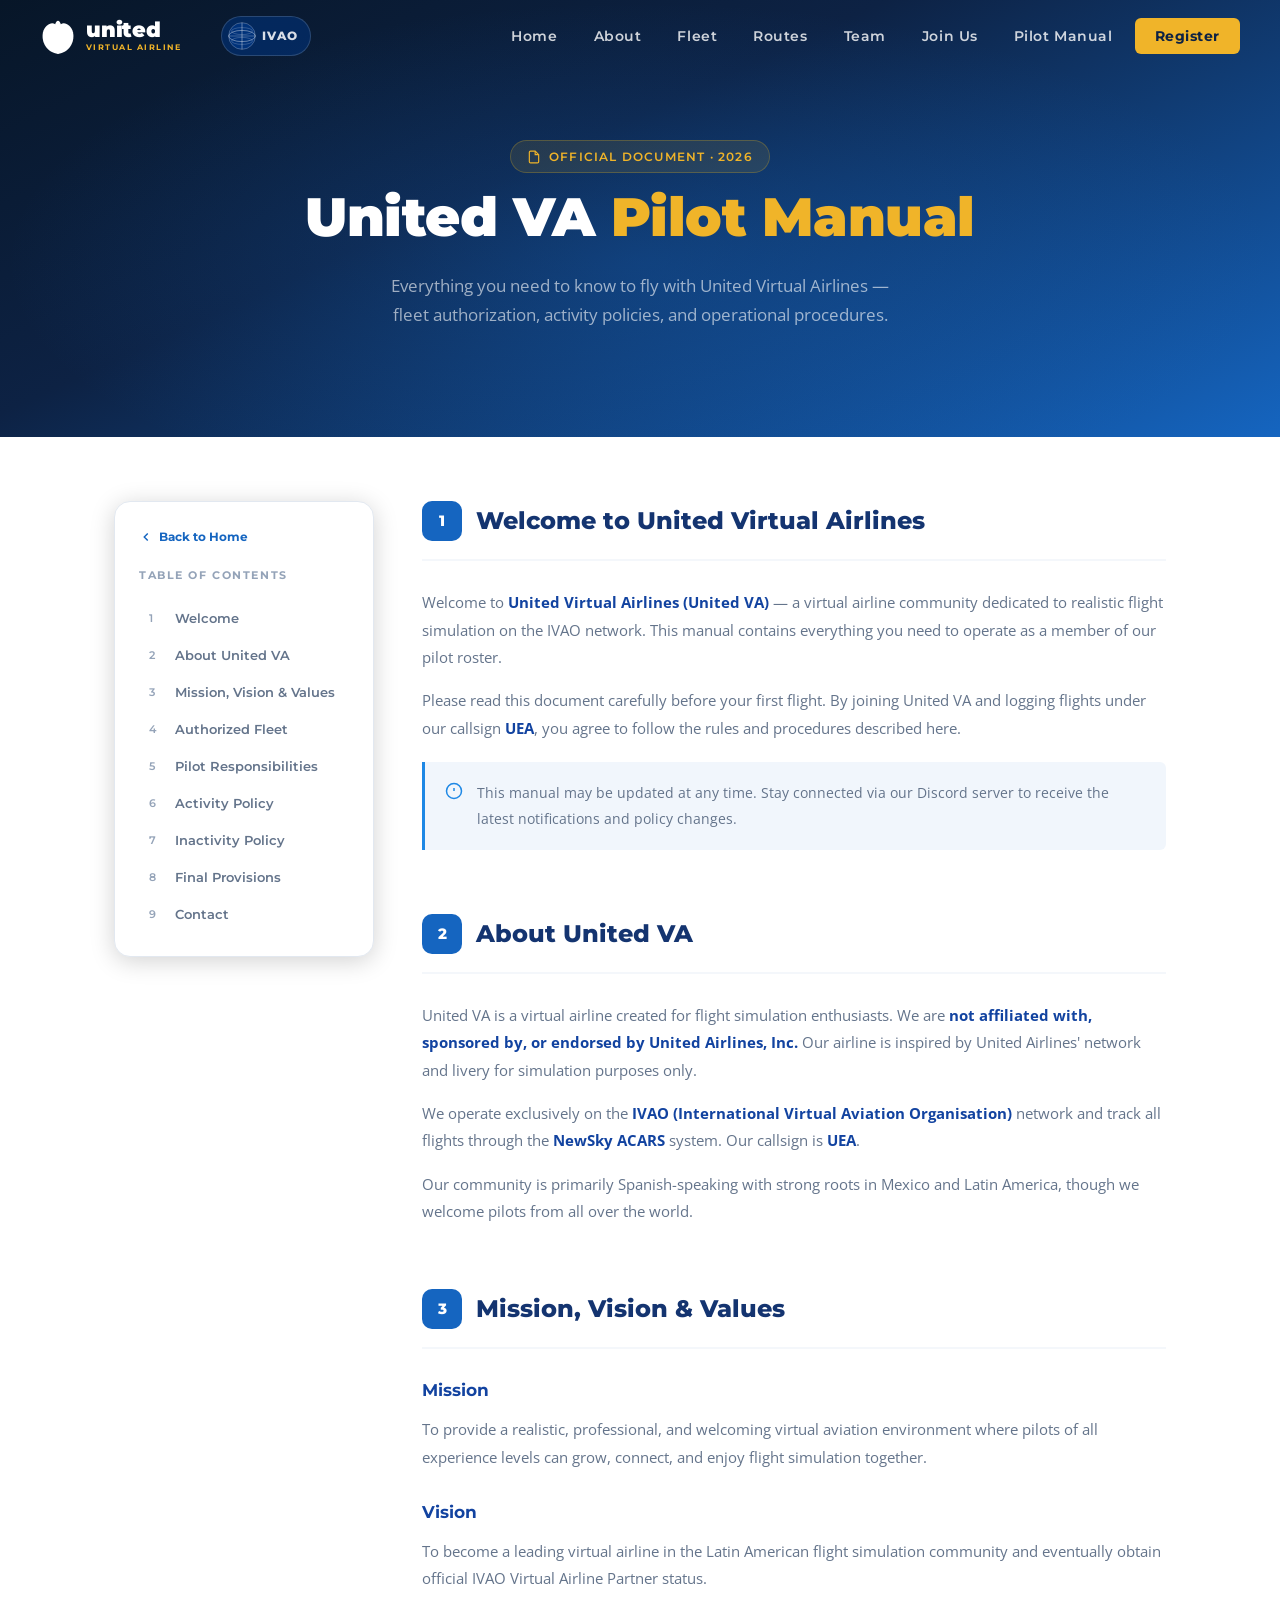
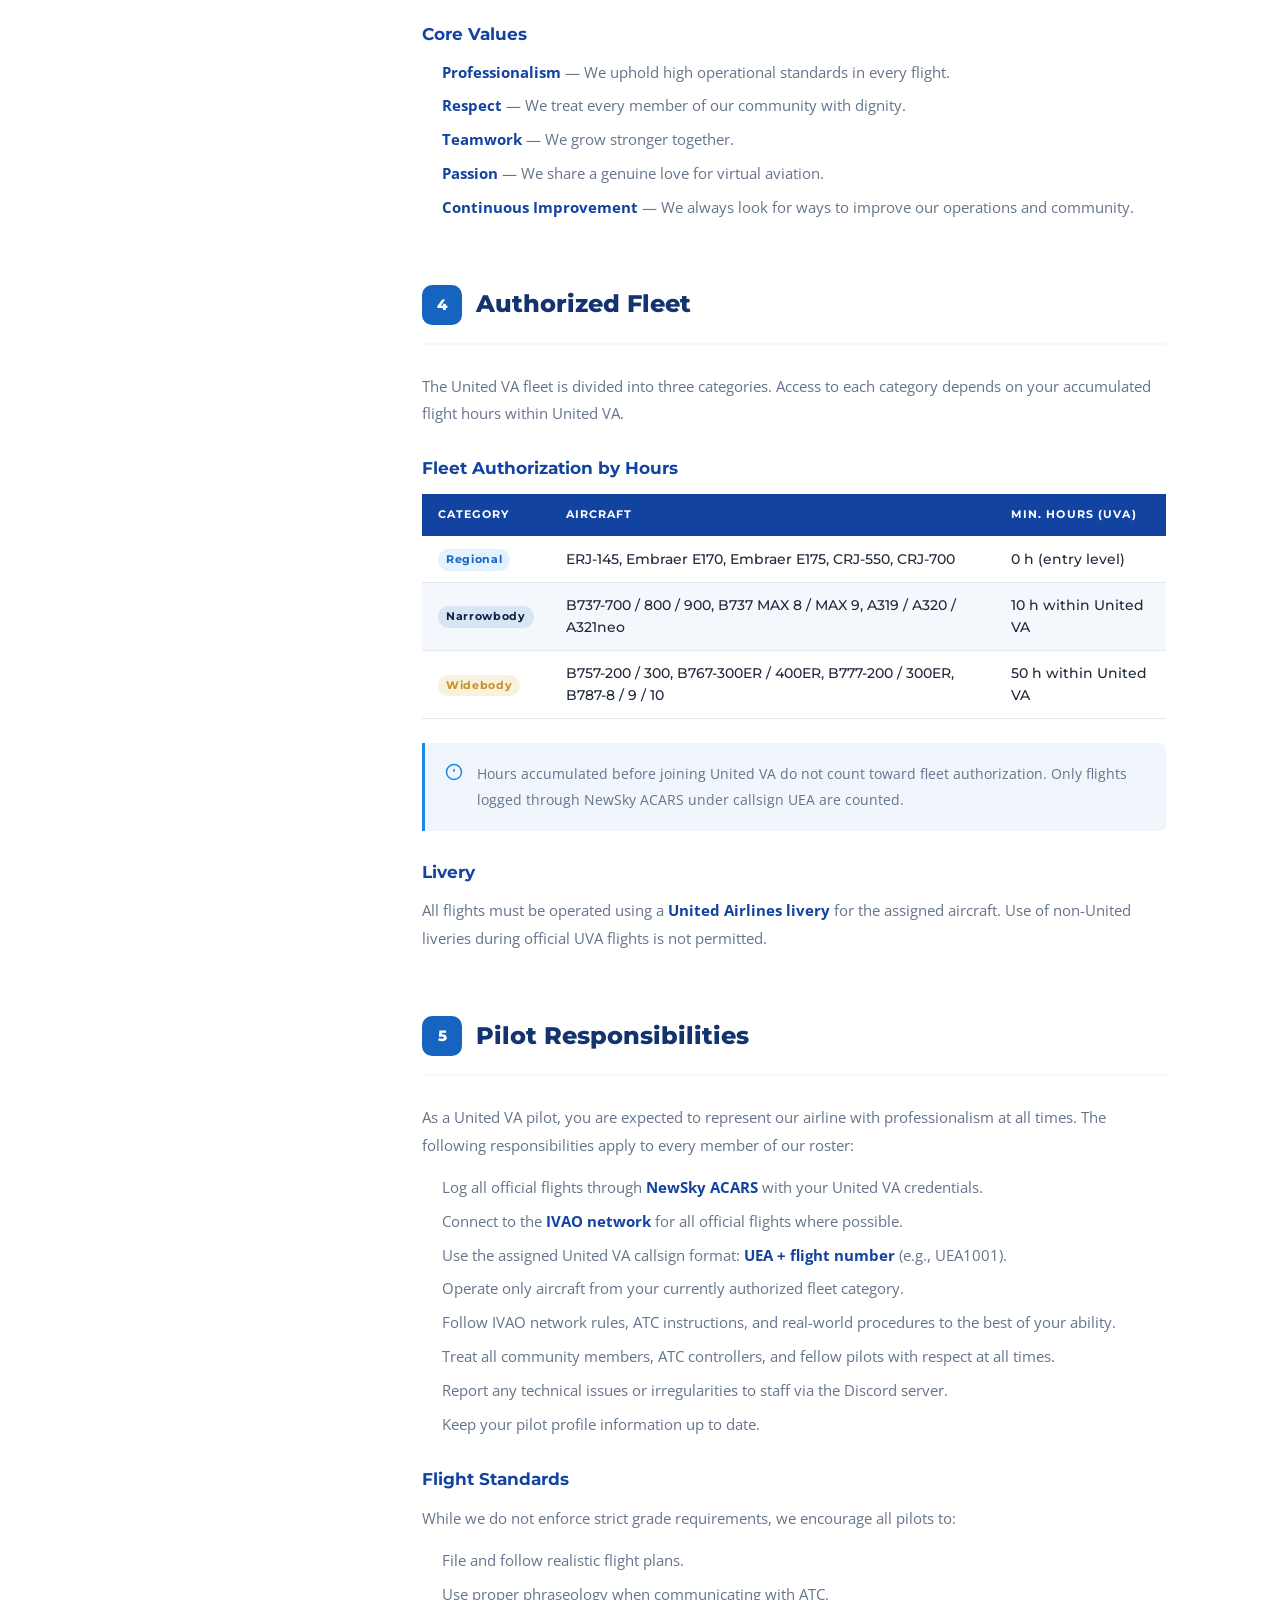
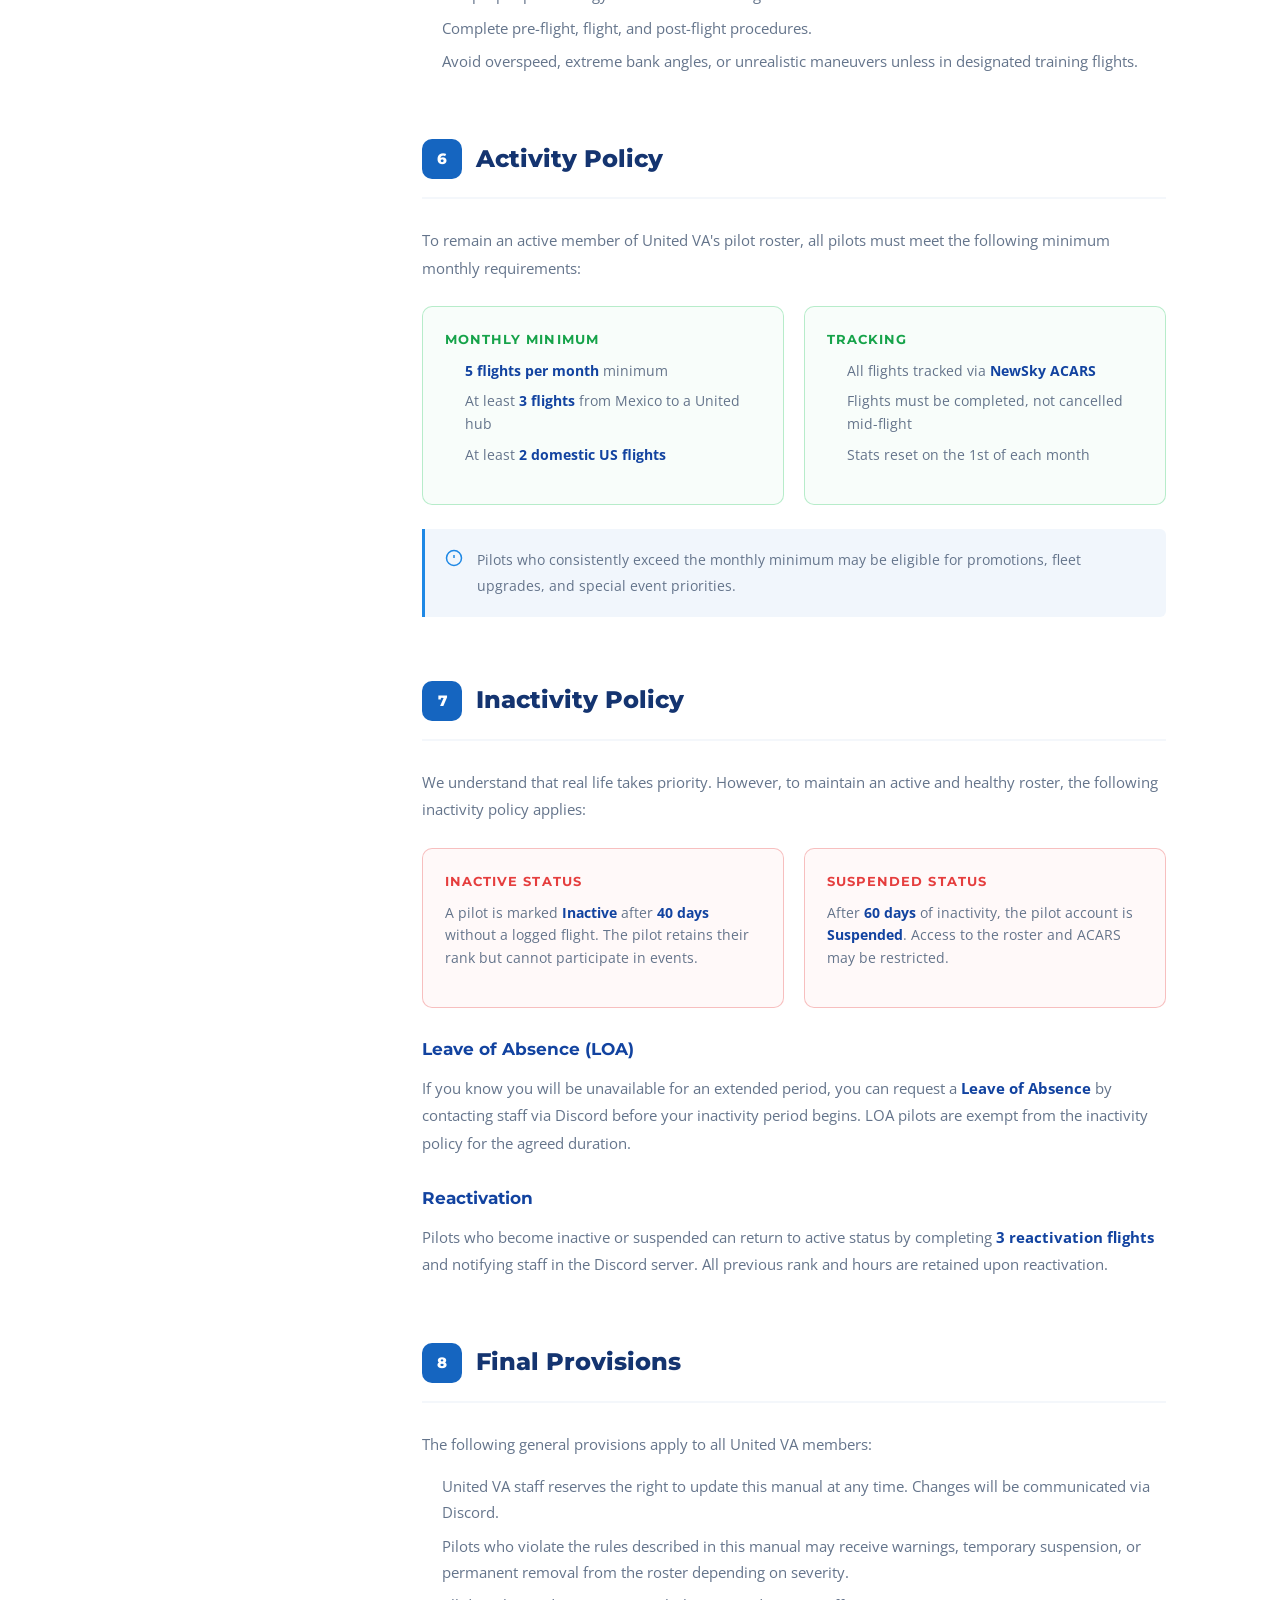
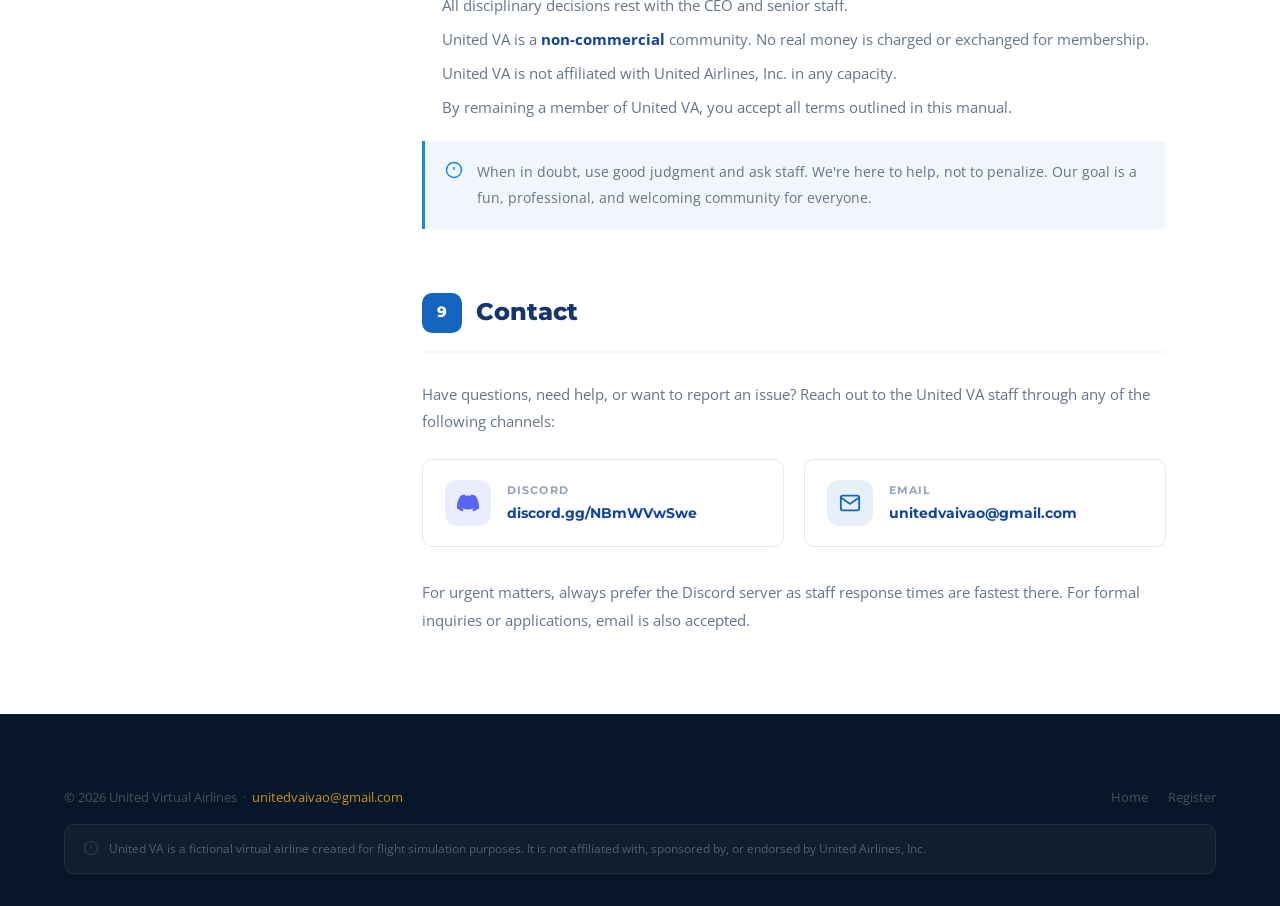
==== manual.html @ f5739da6 "Add welcome/team/newsky sections, translate to English, create Pilot Manual - Translate entire site " ====
<!DOCTYPE html>
<html lang="en">
<head>
  <meta charset="UTF-8" />
  <meta name="viewport" content="width=device-width, initial-scale=1.0" />
  <title>Pilot Manual — United VA</title>
  <meta name="description" content="United Virtual Airlines Pilot Manual — rules, fleet authorization, activity policy, and contact information." />
  <link rel="preconnect" href="https://fonts.googleapis.com" />
  <link rel="preconnect" href="https://fonts.gstatic.com" crossorigin />
  <link href="https://fonts.googleapis.com/css2?family=Montserrat:wght@300;400;600;700;800;900&family=Open+Sans:wght@300;400;600&display=swap" rel="stylesheet" />
  <link rel="stylesheet" href="css/style.css" />
  <style>
    /* ── Manual page overrides ── */
    .manual-hero {
      background: linear-gradient(155deg, #071628 0%, #0d2244 40%, #1565c0 100%);
      padding: 140px 0 80px;
      text-align: center;
      position: relative;
      overflow: hidden;
    }
    .manual-hero::before {
      content: '';
      position: absolute;
      inset: 0;
      background: radial-gradient(ellipse at 50% 60%, rgba(21,101,192,0.3) 0%, transparent 70%);
    }
    .manual-hero-content { position: relative; z-index: 1; }
    .manual-hero h1 {
      font-family: var(--font-head);
      font-size: clamp(2.2rem, 5vw, 3.4rem);
      font-weight: 900;
      color: var(--white);
      margin-bottom: 12px;
      letter-spacing: -0.01em;
    }
    .manual-hero p {
      font-size: 1.05rem;
      color: rgba(255,255,255,0.6);
      max-width: 520px;
      margin: 0 auto 28px;
      line-height: 1.7;
    }
    .manual-version {
      display: inline-flex;
      align-items: center;
      gap: 8px;
      font-family: var(--font-head);
      font-size: 0.75rem;
      font-weight: 600;
      letter-spacing: 0.1em;
      text-transform: uppercase;
      color: var(--gold);
      background: rgba(201,162,39,0.12);
      border: 1px solid rgba(201,162,39,0.3);
      padding: 6px 16px;
      border-radius: 40px;
    }

    /* ── Layout ── */
    .manual-layout {
      display: grid;
      grid-template-columns: 260px 1fr;
      gap: 48px;
      max-width: 1100px;
      margin: 0 auto;
      padding: 64px 24px;
      align-items: start;
    }

    /* ── Sidebar TOC ── */
    .manual-toc {
      position: sticky;
      top: 88px;
      background: var(--white);
      border: 1px solid var(--gray-200);
      border-radius: var(--radius-lg);
      padding: 24px;
      box-shadow: var(--shadow-card);
    }
    .toc-title {
      font-family: var(--font-head);
      font-size: 0.7rem;
      font-weight: 700;
      letter-spacing: 0.14em;
      text-transform: uppercase;
      color: var(--gray-400);
      margin-bottom: 16px;
    }
    .toc-list { display: flex; flex-direction: column; gap: 2px; }
    .toc-list a {
      display: flex;
      align-items: center;
      gap: 8px;
      font-family: var(--font-head);
      font-size: 0.82rem;
      font-weight: 600;
      color: var(--gray-600);
      padding: 7px 10px;
      border-radius: var(--radius-sm);
      transition: background var(--transition), color var(--transition);
      text-decoration: none;
    }
    .toc-list a:hover {
      background: rgba(21,101,192,0.07);
      color: var(--navy-500);
    }
    .toc-num {
      font-size: 0.68rem;
      color: var(--gray-400);
      min-width: 18px;
    }
    .toc-back {
      display: inline-flex;
      align-items: center;
      gap: 6px;
      font-family: var(--font-head);
      font-size: 0.78rem;
      font-weight: 700;
      color: var(--navy-500);
      margin-bottom: 20px;
      text-decoration: none;
      transition: color var(--transition);
    }
    .toc-back:hover { color: var(--navy-400); }

    /* ── Manual content ── */
    .manual-content { min-width: 0; }

    .manual-section {
      margin-bottom: 64px;
    }

    .manual-section:last-child { margin-bottom: 0; }

    .ms-header {
      display: flex;
      align-items: center;
      gap: 14px;
      margin-bottom: 28px;
      padding-bottom: 18px;
      border-bottom: 2px solid var(--off-white);
    }

    .ms-num {
      flex-shrink: 0;
      width: 40px;
      height: 40px;
      border-radius: 10px;
      background: var(--navy-500);
      color: var(--white);
      font-family: var(--font-head);
      font-size: 0.95rem;
      font-weight: 800;
      display: flex;
      align-items: center;
      justify-content: center;
    }

    .ms-header h2 {
      font-family: var(--font-head);
      font-size: 1.5rem;
      font-weight: 800;
      color: var(--navy-700);
      line-height: 1.2;
    }

    .manual-content p {
      font-size: 0.95rem;
      color: var(--gray-600);
      line-height: 1.8;
      margin-bottom: 16px;
    }

    .manual-content h3 {
      font-family: var(--font-head);
      font-size: 1.05rem;
      font-weight: 700;
      color: var(--navy-600);
      margin: 28px 0 12px;
    }

    .manual-content ul, .manual-content ol {
      padding-left: 20px;
      margin-bottom: 16px;
      display: flex;
      flex-direction: column;
      gap: 8px;
    }

    .manual-content li {
      font-size: 0.95rem;
      color: var(--gray-600);
      line-height: 1.7;
    }

    .manual-content strong { color: var(--navy-600); font-weight: 700; }

    /* ── Fleet table ── */
    .fleet-table {
      width: 100%;
      border-collapse: collapse;
      margin-bottom: 24px;
      font-size: 0.9rem;
    }
    .fleet-table th {
      font-family: var(--font-head);
      font-size: 0.7rem;
      font-weight: 700;
      letter-spacing: 0.1em;
      text-transform: uppercase;
      color: var(--white);
      background: var(--navy-600);
      padding: 12px 16px;
      text-align: left;
    }
    .fleet-table td {
      padding: 11px 16px;
      border-bottom: 1px solid var(--gray-200);
      color: var(--gray-800);
      font-family: var(--font-head);
      font-size: 0.88rem;
      font-weight: 500;
    }
    .fleet-table tr:nth-child(even) td { background: var(--off-white); }
    .fleet-table tr:hover td { background: rgba(21,101,192,0.04); }
    .fleet-table .badge-fleet {
      display: inline-block;
      font-size: 0.68rem;
      font-weight: 700;
      letter-spacing: 0.06em;
      padding: 2px 8px;
      border-radius: 12px;
      font-family: var(--font-head);
    }
    .badge-fleet.regional  { background: rgba(66,165,245,0.15); color: #1565c0; }
    .badge-fleet.narrow    { background: rgba(21,101,192,0.12); color: #0d2244; }
    .badge-fleet.wide      { background: rgba(201,162,39,0.15); color: #c9911e; }

    /* ── Policy cards ── */
    .policy-grid {
      display: grid;
      grid-template-columns: 1fr 1fr;
      gap: 20px;
      margin: 24px 0;
    }
    .policy-card {
      background: var(--white);
      border: 1.5px solid var(--gray-200);
      border-radius: var(--radius);
      padding: 22px;
    }
    .policy-card.warn { border-color: rgba(229,62,62,0.3); background: rgba(229,62,62,0.03); }
    .policy-card.ok   { border-color: rgba(34,197,94,0.3); background: rgba(34,197,94,0.03); }
    .policy-card h4 {
      font-family: var(--font-head);
      font-size: 0.82rem;
      font-weight: 700;
      letter-spacing: 0.08em;
      text-transform: uppercase;
      margin-bottom: 10px;
    }
    .policy-card.warn h4 { color: #e53e3e; }
    .policy-card.ok h4   { color: #16a34a; }
    .policy-card p, .policy-card li {
      font-size: 0.88rem;
      color: var(--gray-600);
      line-height: 1.6;
    }

    /* ── Info callout ── */
    .callout {
      display: flex;
      gap: 14px;
      background: rgba(21,101,192,0.06);
      border-left: 3px solid var(--navy-400);
      border-radius: 0 var(--radius-sm) var(--radius-sm) 0;
      padding: 18px 20px;
      margin: 20px 0;
    }
    .callout svg { flex-shrink: 0; color: var(--navy-400); margin-top: 2px; }
    .callout p { margin: 0; font-size: 0.9rem; }

    /* ── Contact section ── */
    .contact-grid {
      display: grid;
      grid-template-columns: 1fr 1fr;
      gap: 20px;
      margin-top: 24px;
    }
    .contact-card {
      display: flex;
      align-items: center;
      gap: 16px;
      background: var(--white);
      border: 1.5px solid var(--gray-200);
      border-radius: var(--radius);
      padding: 20px 22px;
      text-decoration: none;
      transition: border-color var(--transition), box-shadow var(--transition);
    }
    .contact-card:hover {
      border-color: rgba(21,101,192,0.3);
      box-shadow: 0 4px 16px rgba(21,101,192,0.08);
    }
    .cc-icon {
      width: 46px;
      height: 46px;
      border-radius: 12px;
      display: flex;
      align-items: center;
      justify-content: center;
      flex-shrink: 0;
    }
    .cc-icon.discord { background: rgba(88,101,242,0.12); color: #5865f2; }
    .cc-icon.email   { background: rgba(21,101,192,0.1); color: var(--navy-500); }
    .cc-text { display: flex; flex-direction: column; gap: 2px; }
    .cc-label {
      font-family: var(--font-head);
      font-size: 0.7rem;
      font-weight: 700;
      letter-spacing: 0.1em;
      text-transform: uppercase;
      color: var(--gray-400);
    }
    .cc-value {
      font-family: var(--font-head);
      font-size: 0.9rem;
      font-weight: 700;
      color: var(--navy-600);
    }

    /* ── Responsive ── */
    @media (max-width: 900px) {
      .manual-layout { grid-template-columns: 1fr; padding: 40px 24px; }
      .manual-toc { position: static; margin-bottom: 32px; }
      .policy-grid, .contact-grid { grid-template-columns: 1fr; }
    }
    @media (max-width: 600px) {
      .fleet-table { font-size: 0.82rem; }
      .fleet-table th, .fleet-table td { padding: 9px 12px; }
    }
  </style>
</head>
<body>

  <!-- ─── NAVBAR ─── -->
  <nav id="navbar">
    <div class="nav-container">
      <a href="index.html" class="nav-logo">
        <svg viewBox="0 0 48 52" width="36" height="40" xmlns="http://www.w3.org/2000/svg">
          <path d="M24 50 C10 48 1 35 4 21 C7 9 20 4 23 15 C24 20 24 35 24 50Z" fill="white"/>
          <path d="M24 50 C38 48 47 35 44 21 C41 9 28 4 25 15 C24 20 24 35 24 50Z" fill="white"/>
          <path d="M24 50 C16 36 15 22 20 11 C22 4 26 4 28 11 C33 22 32 36 24 50Z" fill="white"/>
        </svg>
        <div class="logo-text-group">
          <span class="logo-airline">united</span>
          <span class="logo-va-tag">VIRTUAL AIRLINE</span>
        </div>
      </a>

      <a href="https://ivao.aero" target="_blank" rel="noopener" class="nav-ivao-badge" aria-label="Fly on IVAO">
        <svg viewBox="0 0 40 40" width="28" height="28" xmlns="http://www.w3.org/2000/svg">
          <circle cx="20" cy="20" r="19" fill="#00327a"/>
          <ellipse cx="20" cy="20" rx="19" ry="8"  fill="none" stroke="white" stroke-width="1"   opacity="0.55"/>
          <ellipse cx="20" cy="13" rx="15" ry="5"  fill="none" stroke="white" stroke-width="0.8" opacity="0.35"/>
          <ellipse cx="20" cy="27" rx="15" ry="5"  fill="none" stroke="white" stroke-width="0.8" opacity="0.35"/>
          <line x1="20" y1="1"  x2="20" y2="39" stroke="white" stroke-width="1" opacity="0.55"/>
          <line x1="1"  y1="20" x2="39" y2="20" stroke="white" stroke-width="1" opacity="0.35"/>
          <circle cx="20" cy="20" r="19" fill="none" stroke="rgba(255,255,255,0.3)" stroke-width="1.2"/>
        </svg>
        <span>IVAO</span>
      </a>

      <button class="hamburger" id="hamburger" aria-label="Toggle navigation">
        <span></span><span></span><span></span>
      </button>

      <ul class="nav-links" id="navLinks">
        <li><a href="index.html#home"    class="nav-link">Home</a></li>
        <li><a href="index.html#welcome" class="nav-link">About</a></li>
        <li><a href="index.html#fleet"   class="nav-link">Fleet</a></li>
        <li><a href="index.html#routes"  class="nav-link">Routes</a></li>
        <li><a href="index.html#team"    class="nav-link">Team</a></li>
        <li><a href="index.html#newsky"  class="nav-link">Join Us</a></li>
        <li><a href="manual.html"        class="nav-link active">Pilot Manual</a></li>
        <li><a href="index.html#register" class="btn-join">Register</a></li>
      </ul>
    </div>
  </nav>

  <!-- ─── HERO ─── -->
  <div class="manual-hero">
    <div class="manual-hero-content container">
      <span class="manual-version">
        <svg width="14" height="14" viewBox="0 0 24 24" fill="none" stroke="currentColor" stroke-width="2"><path d="M14 2H6a2 2 0 0 0-2 2v16a2 2 0 0 0 2 2h12a2 2 0 0 0 2-2V8z"/><polyline points="14 2 14 8 20 8"/></svg>
        Official Document · 2026
      </span>
      <h1>United VA <span class="gold">Pilot Manual</span></h1>
      <p>Everything you need to know to fly with United Virtual Airlines — fleet authorization, activity policies, and operational procedures.</p>
    </div>
  </div>

  <!-- ─── CONTENT ─── -->
  <div class="manual-layout">

    <!-- Sidebar TOC -->
    <aside class="manual-toc">
      <a href="index.html" class="toc-back">
        <svg width="14" height="14" viewBox="0 0 24 24" fill="none" stroke="currentColor" stroke-width="2.5"><polyline points="15 18 9 12 15 6"/></svg>
        Back to Home
      </a>
      <p class="toc-title">Table of Contents</p>
      <nav class="toc-list">
        <a href="#welcome"><span class="toc-num">1</span>Welcome</a>
        <a href="#about"><span class="toc-num">2</span>About United VA</a>
        <a href="#mission"><span class="toc-num">3</span>Mission, Vision &amp; Values</a>
        <a href="#fleet"><span class="toc-num">4</span>Authorized Fleet</a>
        <a href="#responsibilities"><span class="toc-num">5</span>Pilot Responsibilities</a>
        <a href="#activity"><span class="toc-num">6</span>Activity Policy</a>
        <a href="#inactivity"><span class="toc-num">7</span>Inactivity Policy</a>
        <a href="#provisions"><span class="toc-num">8</span>Final Provisions</a>
        <a href="#contact"><span class="toc-num">9</span>Contact</a>
      </nav>
    </aside>

    <!-- Main content -->
    <main class="manual-content">

      <!-- 1. Welcome -->
      <section class="manual-section" id="welcome">
        <div class="ms-header">
          <div class="ms-num">1</div>
          <h2>Welcome to United Virtual Airlines</h2>
        </div>
        <p>Welcome to <strong>United Virtual Airlines (United VA)</strong> — a virtual airline community dedicated to realistic flight simulation on the IVAO network. This manual contains everything you need to operate as a member of our pilot roster.</p>
        <p>Please read this document carefully before your first flight. By joining United VA and logging flights under our callsign <strong>UEA</strong>, you agree to follow the rules and procedures described here.</p>
        <div class="callout">
          <svg width="18" height="18" viewBox="0 0 24 24" fill="none" stroke="currentColor" stroke-width="2"><circle cx="12" cy="12" r="10"/><line x1="12" y1="8" x2="12" y2="12"/><line x1="12" y1="16" x2="12.01" y2="16"/></svg>
          <p>This manual may be updated at any time. Stay connected via our Discord server to receive the latest notifications and policy changes.</p>
        </div>
      </section>

      <!-- 2. About -->
      <section class="manual-section" id="about">
        <div class="ms-header">
          <div class="ms-num">2</div>
          <h2>About United VA</h2>
        </div>
        <p>United VA is a virtual airline created for flight simulation enthusiasts. We are <strong>not affiliated with, sponsored by, or endorsed by United Airlines, Inc.</strong> Our airline is inspired by United Airlines' network and livery for simulation purposes only.</p>
        <p>We operate exclusively on the <strong>IVAO (International Virtual Aviation Organisation)</strong> network and track all flights through the <strong>NewSky ACARS</strong> system. Our callsign is <strong>UEA</strong>.</p>
        <p>Our community is primarily Spanish-speaking with strong roots in Mexico and Latin America, though we welcome pilots from all over the world.</p>
      </section>

      <!-- 3. Mission, Vision & Values -->
      <section class="manual-section" id="mission">
        <div class="ms-header">
          <div class="ms-num">3</div>
          <h2>Mission, Vision &amp; Values</h2>
        </div>

        <h3>Mission</h3>
        <p>To provide a realistic, professional, and welcoming virtual aviation environment where pilots of all experience levels can grow, connect, and enjoy flight simulation together.</p>

        <h3>Vision</h3>
        <p>To become a leading virtual airline in the Latin American flight simulation community and eventually obtain official IVAO Virtual Airline Partner status.</p>

        <h3>Core Values</h3>
        <ul>
          <li><strong>Professionalism</strong> — We uphold high operational standards in every flight.</li>
          <li><strong>Respect</strong> — We treat every member of our community with dignity.</li>
          <li><strong>Teamwork</strong> — We grow stronger together.</li>
          <li><strong>Passion</strong> — We share a genuine love for virtual aviation.</li>
          <li><strong>Continuous Improvement</strong> — We always look for ways to improve our operations and community.</li>
        </ul>
      </section>

      <!-- 4. Fleet -->
      <section class="manual-section" id="fleet">
        <div class="ms-header">
          <div class="ms-num">4</div>
          <h2>Authorized Fleet</h2>
        </div>
        <p>The United VA fleet is divided into three categories. Access to each category depends on your accumulated flight hours within United VA.</p>

        <h3>Fleet Authorization by Hours</h3>

        <table class="fleet-table">
          <thead>
            <tr>
              <th>Category</th>
              <th>Aircraft</th>
              <th>Min. Hours (UVA)</th>
            </tr>
          </thead>
          <tbody>
            <tr>
              <td><span class="badge-fleet regional">Regional</span></td>
              <td>ERJ-145, Embraer E170, Embraer E175, CRJ-550, CRJ-700</td>
              <td>0 h (entry level)</td>
            </tr>
            <tr>
              <td><span class="badge-fleet narrow">Narrowbody</span></td>
              <td>B737-700 / 800 / 900, B737 MAX 8 / MAX 9, A319 / A320 / A321neo</td>
              <td>10 h within United VA</td>
            </tr>
            <tr>
              <td><span class="badge-fleet wide">Widebody</span></td>
              <td>B757-200 / 300, B767-300ER / 400ER, B777-200 / 300ER, B787-8 / 9 / 10</td>
              <td>50 h within United VA</td>
            </tr>
          </tbody>
        </table>

        <div class="callout">
          <svg width="18" height="18" viewBox="0 0 24 24" fill="none" stroke="currentColor" stroke-width="2"><circle cx="12" cy="12" r="10"/><line x1="12" y1="8" x2="12" y2="12"/><line x1="12" y1="16" x2="12.01" y2="16"/></svg>
          <p>Hours accumulated before joining United VA do not count toward fleet authorization. Only flights logged through NewSky ACARS under callsign UEA are counted.</p>
        </div>

        <h3>Livery</h3>
        <p>All flights must be operated using a <strong>United Airlines livery</strong> for the assigned aircraft. Use of non-United liveries during official UVA flights is not permitted.</p>
      </section>

      <!-- 5. Pilot Responsibilities -->
      <section class="manual-section" id="responsibilities">
        <div class="ms-header">
          <div class="ms-num">5</div>
          <h2>Pilot Responsibilities</h2>
        </div>
        <p>As a United VA pilot, you are expected to represent our airline with professionalism at all times. The following responsibilities apply to every member of our roster:</p>

        <ul>
          <li>Log all official flights through <strong>NewSky ACARS</strong> with your United VA credentials.</li>
          <li>Connect to the <strong>IVAO network</strong> for all official flights where possible.</li>
          <li>Use the assigned United VA callsign format: <strong>UEA + flight number</strong> (e.g., UEA1001).</li>
          <li>Operate only aircraft from your currently authorized fleet category.</li>
          <li>Follow IVAO network rules, ATC instructions, and real-world procedures to the best of your ability.</li>
          <li>Treat all community members, ATC controllers, and fellow pilots with respect at all times.</li>
          <li>Report any technical issues or irregularities to staff via the Discord server.</li>
          <li>Keep your pilot profile information up to date.</li>
        </ul>

        <h3>Flight Standards</h3>
        <p>While we do not enforce strict grade requirements, we encourage all pilots to:</p>
        <ul>
          <li>File and follow realistic flight plans.</li>
          <li>Use proper phraseology when communicating with ATC.</li>
          <li>Complete pre-flight, flight, and post-flight procedures.</li>
          <li>Avoid overspeed, extreme bank angles, or unrealistic maneuvers unless in designated training flights.</li>
        </ul>
      </section>

      <!-- 6. Activity Policy -->
      <section class="manual-section" id="activity">
        <div class="ms-header">
          <div class="ms-num">6</div>
          <h2>Activity Policy</h2>
        </div>
        <p>To remain an active member of United VA's pilot roster, all pilots must meet the following minimum monthly requirements:</p>

        <div class="policy-grid">
          <div class="policy-card ok">
            <h4>Monthly Minimum</h4>
            <ul>
              <li><strong>5 flights per month</strong> minimum</li>
              <li>At least <strong>3 flights</strong> from Mexico to a United hub</li>
              <li>At least <strong>2 domestic US flights</strong></li>
            </ul>
          </div>
          <div class="policy-card ok">
            <h4>Tracking</h4>
            <ul>
              <li>All flights tracked via <strong>NewSky ACARS</strong></li>
              <li>Flights must be completed, not cancelled mid-flight</li>
              <li>Stats reset on the 1st of each month</li>
            </ul>
          </div>
        </div>

        <div class="callout">
          <svg width="18" height="18" viewBox="0 0 24 24" fill="none" stroke="currentColor" stroke-width="2"><circle cx="12" cy="12" r="10"/><line x1="12" y1="8" x2="12" y2="12"/><line x1="12" y1="16" x2="12.01" y2="16"/></svg>
          <p>Pilots who consistently exceed the monthly minimum may be eligible for promotions, fleet upgrades, and special event priorities.</p>
        </div>
      </section>

      <!-- 7. Inactivity Policy -->
      <section class="manual-section" id="inactivity">
        <div class="ms-header">
          <div class="ms-num">7</div>
          <h2>Inactivity Policy</h2>
        </div>
        <p>We understand that real life takes priority. However, to maintain an active and healthy roster, the following inactivity policy applies:</p>

        <div class="policy-grid">
          <div class="policy-card warn">
            <h4>Inactive Status</h4>
            <p>A pilot is marked <strong>Inactive</strong> after <strong>40 days</strong> without a logged flight. The pilot retains their rank but cannot participate in events.</p>
          </div>
          <div class="policy-card warn">
            <h4>Suspended Status</h4>
            <p>After <strong>60 days</strong> of inactivity, the pilot account is <strong>Suspended</strong>. Access to the roster and ACARS may be restricted.</p>
          </div>
        </div>

        <h3>Leave of Absence (LOA)</h3>
        <p>If you know you will be unavailable for an extended period, you can request a <strong>Leave of Absence</strong> by contacting staff via Discord before your inactivity period begins. LOA pilots are exempt from the inactivity policy for the agreed duration.</p>

        <h3>Reactivation</h3>
        <p>Pilots who become inactive or suspended can return to active status by completing <strong>3 reactivation flights</strong> and notifying staff in the Discord server. All previous rank and hours are retained upon reactivation.</p>
      </section>

      <!-- 8. Final Provisions -->
      <section class="manual-section" id="provisions">
        <div class="ms-header">
          <div class="ms-num">8</div>
          <h2>Final Provisions</h2>
        </div>
        <p>The following general provisions apply to all United VA members:</p>

        <ul>
          <li>United VA staff reserves the right to update this manual at any time. Changes will be communicated via Discord.</li>
          <li>Pilots who violate the rules described in this manual may receive warnings, temporary suspension, or permanent removal from the roster depending on severity.</li>
          <li>All disciplinary decisions rest with the CEO and senior staff.</li>
          <li>United VA is a <strong>non-commercial</strong> community. No real money is charged or exchanged for membership.</li>
          <li>United VA is not affiliated with United Airlines, Inc. in any capacity.</li>
          <li>By remaining a member of United VA, you accept all terms outlined in this manual.</li>
        </ul>

        <div class="callout">
          <svg width="18" height="18" viewBox="0 0 24 24" fill="none" stroke="currentColor" stroke-width="2"><circle cx="12" cy="12" r="10"/><line x1="12" y1="8" x2="12" y2="12"/><line x1="12" y1="16" x2="12.01" y2="16"/></svg>
          <p>When in doubt, use good judgment and ask staff. We're here to help, not to penalize. Our goal is a fun, professional, and welcoming community for everyone.</p>
        </div>
      </section>

      <!-- 9. Contact -->
      <section class="manual-section" id="contact">
        <div class="ms-header">
          <div class="ms-num">9</div>
          <h2>Contact</h2>
        </div>
        <p>Have questions, need help, or want to report an issue? Reach out to the United VA staff through any of the following channels:</p>

        <div class="contact-grid">
          <a href="https://discord.gg/NBmWVwSwe" target="_blank" rel="noopener" class="contact-card">
            <div class="cc-icon discord">
              <svg width="22" height="22" viewBox="0 0 24 24" fill="currentColor"><path d="M20.317 4.37a19.791 19.791 0 0 0-4.885-1.515.074.074 0 0 0-.079.037c-.21.375-.444.864-.608 1.25a18.27 18.27 0 0 0-5.487 0 12.64 12.64 0 0 0-.617-1.25.077.077 0 0 0-.079-.037A19.736 19.736 0 0 0 3.677 4.37a.07.07 0 0 0-.032.027C.533 9.046-.32 13.58.099 18.057.1 18.08.114 18.1.134 18.117a19.9 19.9 0 0 0 5.993 3.03.078.078 0 0 0 .084-.028c.462-.63.874-1.295 1.226-1.994a.076.076 0 0 0-.041-.106 13.107 13.107 0 0 1-1.872-.892.077.077 0 0 1-.008-.128 10.2 10.2 0 0 0 .372-.292.074.074 0 0 1 .077-.01c3.928 1.793 8.18 1.793 12.062 0a.074.074 0 0 1 .078.01c.12.098.246.198.373.292a.077.077 0 0 1-.006.127 12.299 12.299 0 0 1-1.873.892.077.077 0 0 0-.041.107c.36.698.772 1.362 1.225 1.993a.076.076 0 0 0 .084.028 19.839 19.839 0 0 0 6.002-3.03.077.077 0 0 0 .032-.054c.5-5.177-.838-9.674-3.549-13.66a.061.061 0 0 0-.031-.03z"/></svg>
            </div>
            <div class="cc-text">
              <span class="cc-label">Discord</span>
              <span class="cc-value">discord.gg/NBmWVwSwe</span>
            </div>
          </a>
          <a href="mailto:unitedvaivao@gmail.com" class="contact-card">
            <div class="cc-icon email">
              <svg width="22" height="22" viewBox="0 0 24 24" fill="none" stroke="currentColor" stroke-width="2"><path d="M4 4h16c1.1 0 2 .9 2 2v12c0 1.1-.9 2-2 2H4c-1.1 0-2-.9-2-2V6c0-1.1.9-2 2-2z"/><polyline points="22,6 12,13 2,6"/></svg>
            </div>
            <div class="cc-text">
              <span class="cc-label">Email</span>
              <span class="cc-value">unitedvaivao@gmail.com</span>
            </div>
          </a>
        </div>

        <p style="margin-top:32px;">For urgent matters, always prefer the Discord server as staff response times are fastest there. For formal inquiries or applications, email is also accepted.</p>
      </section>

    </main>
  </div>

  <!-- ─── FOOTER ─── -->
  <footer class="footer">
    <div class="container">
      <div class="footer-bottom" style="padding-top: 0;">
        <p>&copy; 2026 United Virtual Airlines &nbsp;·&nbsp; <a href="mailto:unitedvaivao@gmail.com">unitedvaivao@gmail.com</a></p>
        <div class="footer-legal">
          <a href="index.html">Home</a>
          <a href="index.html#register">Register</a>
        </div>
      </div>
      <div class="footer-disclaimer" style="margin-top: 16px; margin-bottom: 0;">
        <svg width="16" height="16" viewBox="0 0 24 24" fill="none" stroke="currentColor" stroke-width="2"><circle cx="12" cy="12" r="10"/><line x1="12" y1="8" x2="12" y2="12"/><line x1="12" y1="16" x2="12.01" y2="16"/></svg>
        <p>United VA is a fictional virtual airline created for flight simulation purposes. It is not affiliated with, sponsored by, or endorsed by United Airlines, Inc.</p>
      </div>
    </div>
  </footer>

  <script src="js/script.js"></script>
</body>
</html>
---- css/style.css ----
/* ═══════════════════════════════════════════
   United VA — Main Stylesheet
   Color palette: Sky blue & Gold
════════════════════════════════════════════ */

/* ─── Variables ─── */
:root {
  --navy-900: #071628;
  --navy-800: #0d2244;
  --navy-700: #143470;
  --navy-600: #1243a0;
  --navy-500: #1565c0;
  --navy-400: #1e88e5;
  --navy-300: #42a5f5;

  --gold:       #f0b429;
  --gold-light: #f7cc46;
  --gold-dim:   #c9911e;

  --white:    #ffffff;
  --off-white: #f4f7fb;
  --gray-200: #e2e8f0;
  --gray-400: #94a3b8;
  --gray-600: #64748b;
  --gray-800: #1e293b;

  --font-head: 'Montserrat', sans-serif;
  --font-body: 'Open Sans', sans-serif;

  --radius-sm: 6px;
  --radius:    10px;
  --radius-lg: 16px;
  --radius-xl: 24px;

  --shadow-card: 0 4px 24px rgba(0,0,0,0.18);
  --shadow-card-hover: 0 12px 40px rgba(0,0,0,0.32);

  --transition: 0.3s cubic-bezier(0.4,0,0.2,1);
}

/* ─── Reset & Base ─── */
*, *::before, *::after { box-sizing: border-box; margin: 0; padding: 0; }

html { scroll-behavior: smooth; font-size: 16px; }

body {
  font-family: var(--font-body);
  background: var(--white);
  color: var(--gray-800);
  overflow-x: hidden;
  line-height: 1.6;
}

a { text-decoration: none; color: inherit; }
ul { list-style: none; }
img, svg { display: block; }

.container {
  max-width: 1200px;
  margin: 0 auto;
  padding: 0 24px;
}

.gold { color: var(--gold); }

/* ─── Navbar ─── */
#navbar {
  position: fixed;
  top: 0; left: 0; right: 0;
  z-index: 1000;
  background: transparent;
  transition: background var(--transition), box-shadow var(--transition), backdrop-filter var(--transition);
  padding: 0 24px;
}

#navbar.scrolled {
  background: rgba(5, 21, 37, 0.95);
  backdrop-filter: blur(16px);
  box-shadow: 0 2px 20px rgba(0,0,0,0.4);
}

.nav-container {
  max-width: 1200px;
  margin: 0 auto;
  height: 72px;
  display: flex;
  align-items: center;
  gap: 32px;
}

.nav-logo {
  display: flex;
  align-items: center;
  gap: 10px;
  flex-shrink: 0;
}

.logo-text {
  font-family: var(--font-head);
  font-size: 1.25rem;
  font-weight: 600;
  color: var(--white);
  letter-spacing: 0.02em;
}

.logo-text strong {
  color: var(--gold);
  font-weight: 800;
}

.nav-links {
  display: flex;
  align-items: center;
  gap: 8px;
  margin-left: auto;
}

.nav-link {
  font-family: var(--font-head);
  font-size: 0.875rem;
  font-weight: 600;
  color: rgba(255,255,255,0.8);
  padding: 8px 14px;
  border-radius: var(--radius-sm);
  letter-spacing: 0.04em;
  transition: color var(--transition), background var(--transition);
}

.nav-link:hover, .nav-link.active {
  color: var(--white);
  background: rgba(255,255,255,0.08);
}

.btn-join {
  font-family: var(--font-head);
  font-size: 0.875rem;
  font-weight: 700;
  color: var(--navy-800);
  background: var(--gold);
  padding: 9px 20px;
  border-radius: var(--radius-sm);
  letter-spacing: 0.04em;
  transition: background var(--transition), transform var(--transition);
}

.btn-join:hover {
  background: var(--gold-light);
  transform: translateY(-1px);
}

.hamburger {
  display: none;
  flex-direction: column;
  gap: 5px;
  background: none;
  border: none;
  cursor: pointer;
  padding: 8px;
  margin-left: auto;
}

.hamburger span {
  display: block;
  width: 24px;
  height: 2px;
  background: var(--white);
  border-radius: 2px;
  transition: var(--transition);
}

.hamburger.open span:nth-child(1) { transform: translateY(7px) rotate(45deg); }
.hamburger.open span:nth-child(2) { opacity: 0; }
.hamburger.open span:nth-child(3) { transform: translateY(-7px) rotate(-45deg); }

/* ─── Buttons ─── */
.btn {
  display: inline-flex;
  align-items: center;
  gap: 8px;
  font-family: var(--font-head);
  font-weight: 700;
  font-size: 0.9rem;
  padding: 13px 26px;
  border-radius: var(--radius-sm);
  letter-spacing: 0.04em;
  cursor: pointer;
  border: none;
  transition: background var(--transition), transform var(--transition), box-shadow var(--transition);
}

.btn-gold {
  background: var(--gold);
  color: var(--navy-900);
}

.btn-gold:hover {
  background: var(--gold-light);
  transform: translateY(-2px);
  box-shadow: 0 8px 24px rgba(201,162,39,0.4);
}

.btn-outline {
  background: rgba(255,255,255,0.08);
  color: var(--white);
  border: 1.5px solid rgba(255,255,255,0.3);
  backdrop-filter: blur(8px);
}

.btn-outline:hover {
  background: rgba(255,255,255,0.15);
  border-color: rgba(255,255,255,0.6);
  transform: translateY(-2px);
}

.btn-lg {
  padding: 16px 36px;
  font-size: 1rem;
}

/* ─── Hero ─── */
.hero {
  position: relative;
  min-height: 100vh;
  display: flex;
  align-items: center;
  justify-content: center;
  overflow: hidden;
  background: linear-gradient(155deg, #071628 0%, #0d2244 35%, #143470 65%, #1565c0 100%);
}

#starCanvas {
  position: absolute;
  inset: 0;
  width: 100%;
  height: 100%;
  pointer-events: none;
}

.hero-glow {
  position: absolute;
  bottom: -20%;
  left: 50%;
  transform: translateX(-50%);
  width: 800px;
  height: 400px;
  background: radial-gradient(ellipse at center, rgba(17,100,180,0.25) 0%, transparent 70%);
  pointer-events: none;
}

.hero-aircraft {
  position: absolute;
  right: -60px;
  bottom: 10%;
  width: 620px;
  opacity: 0.06;
  transform: rotate(-8deg);
  pointer-events: none;
}

.plane-svg { width: 100%; height: auto; }

.hero-content {
  position: relative;
  z-index: 2;
  text-align: center;
  max-width: 780px;
  padding: 0 24px;
  padding-top: 80px;
}

.hero-badge {
  display: inline-flex;
  align-items: center;
  gap: 8px;
  font-family: var(--font-head);
  font-size: 0.78rem;
  font-weight: 600;
  letter-spacing: 0.12em;
  text-transform: uppercase;
  color: var(--gold);
  background: rgba(201,162,39,0.12);
  border: 1px solid rgba(201,162,39,0.3);
  padding: 6px 16px;
  border-radius: 40px;
  margin-bottom: 28px;
}

.badge-pulse {
  width: 7px;
  height: 7px;
  background: var(--gold);
  border-radius: 50%;
  animation: pulse 2s infinite;
}

@keyframes pulse {
  0%, 100% { box-shadow: 0 0 0 0 rgba(201,162,39,0.5); }
  50%       { box-shadow: 0 0 0 6px rgba(201,162,39,0); }
}

.hero-title {
  font-family: var(--font-head);
  font-size: clamp(4rem, 10vw, 7rem);
  font-weight: 900;
  color: var(--white);
  line-height: 1;
  letter-spacing: -0.02em;
  margin-bottom: 18px;
}

.hero-sub {
  font-family: var(--font-head);
  font-size: clamp(1rem, 2.5vw, 1.4rem);
  font-weight: 300;
  color: rgba(255,255,255,0.75);
  letter-spacing: 0.06em;
  text-transform: uppercase;
  margin-bottom: 16px;
}

.hero-desc {
  font-size: 1.05rem;
  color: rgba(255,255,255,0.6);
  max-width: 520px;
  margin: 0 auto 40px;
  line-height: 1.7;
}

.hero-btns {
  display: flex;
  align-items: center;
  justify-content: center;
  gap: 16px;
  flex-wrap: wrap;
}

.hero-scroll {
  position: absolute;
  bottom: 36px;
  left: 50%;
  transform: translateX(-50%);
  display: flex;
  flex-direction: column;
  align-items: center;
  gap: 8px;
  color: rgba(255,255,255,0.4);
  font-family: var(--font-head);
  font-size: 0.72rem;
  letter-spacing: 0.1em;
  text-transform: uppercase;
  animation: fadeInUp 1s 1.5s both;
}

.scroll-mouse {
  width: 22px;
  height: 36px;
  border: 2px solid rgba(255,255,255,0.25);
  border-radius: 12px;
  display: flex;
  justify-content: center;
  padding-top: 6px;
}

.scroll-wheel {
  width: 3px;
  height: 8px;
  background: rgba(255,255,255,0.5);
  border-radius: 2px;
  animation: scrollWheel 1.8s infinite;
}

@keyframes scrollWheel {
  0%   { transform: translateY(0); opacity: 1; }
  100% { transform: translateY(12px); opacity: 0; }
}

/* ─── Stats Bar ─── */
.stats-bar {
  background: linear-gradient(90deg, #1243a0 0%, #1565c0 50%, #1243a0 100%);
  padding: 40px 24px;
  position: relative;
  overflow: hidden;
}

.stats-bar::before {
  content: '';
  position: absolute;
  inset: 0;
  background: url("data:image/svg+xml,%3Csvg width='60' height='60' viewBox='0 0 60 60' xmlns='http://www.w3.org/2000/svg'%3E%3Cg fill='none' fill-rule='evenodd'%3E%3Cg fill='%23ffffff' fill-opacity='0.03'%3E%3Cpath d='M36 34v-4h-2v4h-4v2h4v4h2v-4h4v-2h-4zm0-30V0h-2v4h-4v2h4v4h2V6h4V4h-4zM6 34v-4H4v4H0v2h4v4h2v-4h4v-2H6zM6 4V0H4v4H0v2h4v4h2V6h4V4H6z'/%3E%3C/g%3E%3C/g%3E%3C/svg%3E");
}

.stats-inner {
  max-width: 900px;
  margin: 0 auto;
  display: flex;
  align-items: center;
  justify-content: center;
  gap: 0;
  position: relative;
}

.stat-item {
  flex: 1;
  display: flex;
  flex-direction: column;
  align-items: center;
  gap: 6px;
  text-align: center;
}

.stat-num {
  font-family: var(--font-head);
  font-size: clamp(2rem, 4vw, 2.8rem);
  font-weight: 800;
  color: var(--white);
  line-height: 1;
}

.stat-lbl {
  font-family: var(--font-head);
  font-size: 0.78rem;
  font-weight: 600;
  color: rgba(255,255,255,0.55);
  letter-spacing: 0.1em;
  text-transform: uppercase;
}

.stat-divider {
  width: 1px;
  height: 56px;
  background: rgba(255,255,255,0.15);
  margin: 0 24px;
  flex-shrink: 0;
}

/* ─── Section Shared ─── */
.section-header {
  text-align: center;
  margin-bottom: 64px;
}

.section-tag {
  display: inline-block;
  font-family: var(--font-head);
  font-size: 0.75rem;
  font-weight: 700;
  letter-spacing: 0.14em;
  text-transform: uppercase;
  color: var(--navy-400);
  background: rgba(17,100,180,0.1);
  border: 1px solid rgba(17,100,180,0.2);
  padding: 5px 14px;
  border-radius: 40px;
  margin-bottom: 18px;
}

.section-tag.light {
  color: var(--gold);
  background: rgba(201,162,39,0.12);
  border-color: rgba(201,162,39,0.3);
}

.section-title {
  font-family: var(--font-head);
  font-size: clamp(1.8rem, 4vw, 2.6rem);
  font-weight: 800;
  color: var(--navy-700);
  line-height: 1.2;
  margin-bottom: 16px;
}

.section-desc {
  font-size: 1.05rem;
  color: var(--gray-600);
  max-width: 580px;
  margin: 0 auto;
  line-height: 1.7;
}

/* ─── Fleet ─── */
.fleet-section {
  padding: 100px 0;
  background: var(--off-white);
}

.fleet-grid {
  display: grid;
  grid-template-columns: repeat(auto-fill, minmax(340px, 1fr));
  gap: 28px;
}

.fleet-card {
  background: var(--white);
  border-radius: var(--radius-lg);
  overflow: hidden;
  box-shadow: var(--shadow-card);
  transition: transform var(--transition), box-shadow var(--transition);
}

.fleet-card:hover {
  transform: translateY(-6px);
  box-shadow: var(--shadow-card-hover);
}

.fcard-visual {
  position: relative;
  height: 180px;
  display: flex;
  align-items: center;
  justify-content: center;
  overflow: hidden;
}

/* Aircraft visual backgrounds */
.vis-narrowbody  { background: linear-gradient(135deg, #1243a0 0%, #1e88e5 100%); }
.vis-757         { background: linear-gradient(135deg, #1565c0 0%, #42a5f5 100%); }
.vis-widebody    { background: linear-gradient(135deg, #0d2244 0%, #1565c0 100%); }
.vis-triple7     { background: linear-gradient(135deg, #071628 0%, #1243a0 100%); }
.vis-dreamliner  { background: linear-gradient(135deg, #0d2244 0%, #1e88e5 60%, #f0b429 100%); }

.fcard-plane {
  width: 88%;
  max-width: 240px;
  filter: drop-shadow(0 4px 16px rgba(0,0,0,0.3));
}

.fcard-badge {
  position: absolute;
  top: 14px;
  right: 14px;
  font-family: var(--font-head);
  font-size: 0.68rem;
  font-weight: 700;
  letter-spacing: 0.08em;
  text-transform: uppercase;
  color: var(--white);
  background: rgba(255,255,255,0.15);
  border: 1px solid rgba(255,255,255,0.25);
  padding: 4px 10px;
  border-radius: 20px;
  backdrop-filter: blur(8px);
}

.fcard-badge.popular {
  background: rgba(201,162,39,0.25);
  border-color: rgba(201,162,39,0.5);
  color: var(--gold-light);
}

.fcard-badge.flagship {
  background: rgba(201,162,39,0.3);
  border-color: var(--gold);
  color: var(--gold-light);
}

.fcard-info {
  padding: 24px 24px 28px;
}

.fcard-info h3 {
  font-family: var(--font-head);
  font-size: 1.15rem;
  font-weight: 800;
  color: var(--navy-700);
  margin-bottom: 4px;
}

.fcard-sub {
  font-size: 0.82rem;
  color: var(--gray-600);
  font-weight: 600;
  margin-bottom: 20px;
  font-family: var(--font-head);
  letter-spacing: 0.04em;
}

.fcard-specs {
  display: grid;
  grid-template-columns: 1fr 1fr;
  gap: 10px 8px;
}

.spec-row {
  display: flex;
  flex-direction: column;
  gap: 2px;
  background: var(--off-white);
  border-radius: var(--radius-sm);
  padding: 10px 12px;
}

.spec-row span:first-child {
  font-family: var(--font-head);
  font-size: 0.67rem;
  font-weight: 700;
  letter-spacing: 0.1em;
  text-transform: uppercase;
  color: var(--gray-400);
}

.spec-row span:last-child {
  font-family: var(--font-head);
  font-size: 0.88rem;
  font-weight: 700;
  color: var(--navy-600);
}

/* ─── Routes ─── */
.routes-section {
  padding: 100px 0;
  background: var(--white);
}

.routes-section .section-title { color: var(--navy-700); }

.route-tabs {
  display: flex;
  justify-content: center;
  gap: 8px;
  flex-wrap: wrap;
  margin-bottom: 48px;
}

.rtab {
  font-family: var(--font-head);
  font-size: 0.82rem;
  font-weight: 700;
  letter-spacing: 0.06em;
  color: var(--gray-600);
  background: var(--off-white);
  border: 1.5px solid var(--gray-200);
  padding: 9px 20px;
  border-radius: 40px;
  cursor: pointer;
  transition: all var(--transition);
}

.rtab:hover {
  color: var(--navy-500);
  border-color: var(--navy-300);
  background: rgba(17,100,180,0.06);
}

.rtab.active {
  background: var(--navy-500);
  color: var(--white);
  border-color: var(--navy-500);
}

.routes-grid {
  display: grid;
  grid-template-columns: repeat(auto-fill, minmax(310px, 1fr));
  gap: 24px;
}

.route-card {
  background: var(--white);
  border: 1.5px solid var(--gray-200);
  border-radius: var(--radius-lg);
  overflow: hidden;
  transition: transform var(--transition), box-shadow var(--transition), border-color var(--transition);
}

.route-card:hover {
  transform: translateY(-4px);
  box-shadow: 0 12px 36px rgba(0,53,128,0.12);
  border-color: rgba(17,100,180,0.3);
}

.route-card.hidden {
  display: none;
}

.rcard-top {
  padding: 22px 22px 18px;
  background: linear-gradient(135deg, var(--navy-700) 0%, var(--navy-600) 100%);
}

.airports {
  display: flex;
  align-items: center;
  gap: 8px;
  margin-bottom: 14px;
}

.aprt {
  display: flex;
  flex-direction: column;
  gap: 3px;
  min-width: 52px;
}

.aprt.right { text-align: right; align-items: flex-end; }

.iata {
  font-family: var(--font-head);
  font-size: 1.45rem;
  font-weight: 900;
  color: var(--white);
  letter-spacing: 0.02em;
  line-height: 1;
}

.city {
  font-family: var(--font-head);
  font-size: 0.68rem;
  font-weight: 500;
  color: rgba(255,255,255,0.55);
  letter-spacing: 0.04em;
}

.rline {
  flex: 1;
  position: relative;
  display: flex;
  align-items: center;
  justify-content: center;
}

.rline-track {
  position: absolute;
  left: 0; right: 0;
  height: 1.5px;
  background: linear-gradient(90deg, rgba(255,255,255,0.15), rgba(201,162,39,0.6), rgba(255,255,255,0.15));
  border-radius: 2px;
}

.rline-plane {
  width: 20px;
  height: 20px;
  color: var(--gold);
  position: relative;
  z-index: 1;
  filter: drop-shadow(0 0 6px rgba(201,162,39,0.6));
}

.rtype {
  display: inline-block;
  font-family: var(--font-head);
  font-size: 0.67rem;
  font-weight: 700;
  letter-spacing: 0.1em;
  text-transform: uppercase;
  padding: 3px 10px;
  border-radius: 20px;
}

.rtype.domestic      { background: rgba(45,135,215,0.2); color: #7ec8f5; border: 1px solid rgba(45,135,215,0.3); }
.rtype.international { background: rgba(201,162,39,0.2); color: var(--gold-light); border: 1px solid rgba(201,162,39,0.3); }
.rtype.longhaul      { background: rgba(255,255,255,0.1); color: rgba(255,255,255,0.7); border: 1px solid rgba(255,255,255,0.15); }

.rcard-details {
  padding: 20px 22px;
  display: grid;
  grid-template-columns: repeat(3, 1fr);
  gap: 8px;
}

.rdetail {
  display: flex;
  flex-direction: column;
  gap: 3px;
}

.rdetail span:first-child {
  font-family: var(--font-head);
  font-size: 0.64rem;
  font-weight: 700;
  letter-spacing: 0.1em;
  text-transform: uppercase;
  color: var(--gray-400);
}

.rdetail span:last-child {
  font-family: var(--font-head);
  font-size: 0.9rem;
  font-weight: 700;
  color: var(--navy-600);
}

/* ─── Join Section ─── */
.join-section {
  position: relative;
  padding: 120px 0;
  background: var(--navy-700);
  overflow: hidden;
}

.join-overlay {
  position: absolute;
  inset: 0;
  background:
    radial-gradient(ellipse at 20% 50%, rgba(17,100,180,0.2) 0%, transparent 60%),
    radial-gradient(ellipse at 80% 20%, rgba(201,162,39,0.08) 0%, transparent 50%);
  pointer-events: none;
}

.join-content {
  position: relative;
  z-index: 1;
  max-width: 680px;
  margin: 0 auto;
  text-align: center;
}

.join-content h2 {
  font-family: var(--font-head);
  font-size: clamp(2rem, 4vw, 2.8rem);
  font-weight: 800;
  color: var(--white);
  margin-bottom: 20px;
  line-height: 1.2;
}

.join-content p {
  font-size: 1.05rem;
  color: rgba(255,255,255,0.6);
  line-height: 1.75;
  margin-bottom: 36px;
}

.join-features {
  display: grid;
  grid-template-columns: 1fr 1fr;
  gap: 14px;
  margin-bottom: 48px;
  text-align: left;
}

.jf {
  display: flex;
  align-items: center;
  gap: 10px;
  font-family: var(--font-head);
  font-size: 0.88rem;
  font-weight: 600;
  color: rgba(255,255,255,0.75);
}

.jf svg { color: var(--gold); flex-shrink: 0; }

/* ─── Footer ─── */
.footer {
  background: var(--navy-900);
  padding: 72px 0 32px;
  border-top: 1px solid rgba(255,255,255,0.06);
}

.footer-grid {
  display: grid;
  grid-template-columns: 2fr 1fr 1fr 1fr;
  gap: 40px;
  padding-bottom: 56px;
  border-bottom: 1px solid rgba(255,255,255,0.07);
}

.footer-brand .footer-logo {
  display: flex;
  align-items: center;
  gap: 10px;
  margin-bottom: 16px;
  font-family: var(--font-head);
  font-size: 1.1rem;
  font-weight: 600;
  color: var(--white);
}

.footer-brand .footer-logo strong { color: var(--gold); font-weight: 800; }

.footer-brand p {
  font-size: 0.88rem;
  color: rgba(255,255,255,0.4);
  line-height: 1.7;
  margin-bottom: 24px;
  max-width: 280px;
}

.socials {
  display: flex;
  gap: 12px;
}

.slink {
  width: 38px;
  height: 38px;
  border-radius: 50%;
  background: rgba(255,255,255,0.07);
  border: 1px solid rgba(255,255,255,0.1);
  display: flex;
  align-items: center;
  justify-content: center;
  color: rgba(255,255,255,0.5);
  transition: background var(--transition), color var(--transition), border-color var(--transition);
}

.slink:hover {
  background: rgba(201,162,39,0.15);
  color: var(--gold);
  border-color: rgba(201,162,39,0.3);
}

.footer-col h4 {
  font-family: var(--font-head);
  font-size: 0.78rem;
  font-weight: 700;
  letter-spacing: 0.12em;
  text-transform: uppercase;
  color: rgba(255,255,255,0.3);
  margin-bottom: 20px;
}

.footer-col ul { display: flex; flex-direction: column; gap: 12px; }

.footer-col a {
  font-size: 0.9rem;
  color: rgba(255,255,255,0.5);
  transition: color var(--transition);
}

.footer-col a:hover { color: var(--gold); }

.footer-bottom {
  padding-top: 28px;
  display: flex;
  align-items: center;
  justify-content: space-between;
  flex-wrap: wrap;
  gap: 12px;
}

.footer-bottom p {
  font-size: 0.82rem;
  color: rgba(255,255,255,0.25);
}

.footer-legal {
  display: flex;
  gap: 20px;
}

.footer-legal a {
  font-size: 0.82rem;
  color: rgba(255,255,255,0.25);
  transition: color var(--transition);
}

.footer-legal a:hover { color: rgba(255,255,255,0.5); }

/* ─── Scroll-reveal ─── */
.reveal {
  opacity: 0;
  transform: translateY(28px);
  transition: opacity 0.6s ease, transform 0.6s ease;
}

.reveal.visible {
  opacity: 1;
  transform: translateY(0);
}

@keyframes fadeInUp {
  from { opacity: 0; transform: translateY(20px); }
  to   { opacity: 1; transform: translateY(0); }
}

/* ─── Navbar logo group ─── */
.logo-text-group {
  display: flex;
  flex-direction: column;
  line-height: 1;
  gap: 2px;
}

.logo-airline {
  font-family: var(--font-head);
  font-size: 1.3rem;
  font-weight: 900;
  color: var(--white);
  letter-spacing: -0.01em;
}

.logo-va-tag {
  font-family: var(--font-head);
  font-size: 0.52rem;
  font-weight: 700;
  letter-spacing: 0.18em;
  color: var(--gold);
  text-transform: uppercase;
}

.nav-ivao-badge {
  display: flex;
  align-items: center;
  gap: 6px;
  background: rgba(0,50,122,0.6);
  border: 1px solid rgba(255,255,255,0.15);
  border-radius: 40px;
  padding: 5px 12px 5px 6px;
  margin-left: 8px;
  font-family: var(--font-head);
  font-size: 0.75rem;
  font-weight: 800;
  letter-spacing: 0.08em;
  color: rgba(255,255,255,0.85);
  transition: background var(--transition), border-color var(--transition);
  flex-shrink: 0;
}

.nav-ivao-badge:hover {
  background: rgba(0,50,122,0.9);
  border-color: rgba(255,255,255,0.35);
}

/* ─── Hero network badges ─── */
.hero-network {
  position: relative;
  z-index: 2;
  display: flex;
  align-items: center;
  justify-content: center;
  gap: 24px;
  margin-top: 36px;
  flex-wrap: wrap;
}

.hnet-item {
  display: flex;
  align-items: center;
  gap: 10px;
  background: rgba(255,255,255,0.07);
  border: 1px solid rgba(255,255,255,0.12);
  border-radius: 12px;
  padding: 10px 18px;
  backdrop-filter: blur(8px);
}

.hnet-text {
  display: flex;
  flex-direction: column;
  gap: 2px;
}

.hnet-name {
  font-family: var(--font-head);
  font-size: 1rem;
  font-weight: 900;
  color: var(--white);
  letter-spacing: -0.01em;
  line-height: 1;
}

.hnet-sub {
  font-family: var(--font-head);
  font-size: 0.62rem;
  font-weight: 600;
  letter-spacing: 0.1em;
  color: rgba(255,255,255,0.45);
  text-transform: uppercase;
}

.hnet-sep {
  width: 1px;
  height: 40px;
  background: rgba(255,255,255,0.15);
}

/* ─── Affiliations bar ─── */
.affiliations-bar {
  background: var(--white);
  border-bottom: 1px solid var(--gray-200);
  padding: 28px 24px;
}

.aff-inner {
  max-width: 720px;
  margin: 0 auto;
  display: flex;
  align-items: center;
  justify-content: center;
  gap: 40px;
  flex-wrap: wrap;
}

.aff-label {
  font-family: var(--font-head);
  font-size: 0.7rem;
  font-weight: 700;
  letter-spacing: 0.14em;
  text-transform: uppercase;
  color: var(--gray-400);
  white-space: nowrap;
}

.aff-logo-block {
  display: flex;
  align-items: center;
  gap: 12px;
  text-decoration: none;
}

.aff-link { cursor: pointer; transition: opacity var(--transition); }
.aff-link:hover { opacity: 0.75; }

.aff-logo-text {
  display: flex;
  flex-direction: column;
  gap: 2px;
}

.aff-name {
  font-family: var(--font-head);
  font-size: 1.1rem;
  font-weight: 900;
  color: var(--navy-600);
  letter-spacing: -0.01em;
  line-height: 1;
}

.aff-name.ivao-name { color: #00327a; }

.aff-desc {
  font-family: var(--font-head);
  font-size: 0.65rem;
  font-weight: 600;
  letter-spacing: 0.06em;
  color: var(--gray-400);
  text-transform: uppercase;
}

.aff-divider {
  width: 1px;
  height: 48px;
  background: var(--gray-200);
}

/* ─── Footer additions ─── */
.footer-airline {
  font-size: 1.2rem !important;
}

.footer-affiliations {
  display: flex;
  align-items: center;
  gap: 10px;
  margin-bottom: 20px;
  flex-wrap: wrap;
}

.footer-aff-badge {
  display: flex;
  align-items: center;
  gap: 6px;
  font-family: var(--font-head);
  font-size: 0.72rem;
  font-weight: 700;
  letter-spacing: 0.06em;
  color: rgba(255,255,255,0.45);
  text-decoration: none;
  transition: color var(--transition);
}

.footer-aff-badge:hover { color: rgba(255,255,255,0.75); }

.footer-aff-sep {
  color: rgba(255,255,255,0.2);
  font-size: 1rem;
}

.slink-discord:hover {
  background: rgba(88,101,242,0.2);
  color: #7289da;
  border-color: rgba(88,101,242,0.4);
}

.footer-disclaimer {
  display: flex;
  align-items: flex-start;
  gap: 10px;
  background: rgba(255,255,255,0.04);
  border: 1px solid rgba(255,255,255,0.07);
  border-radius: var(--radius);
  padding: 14px 18px;
  margin-bottom: 24px;
  color: rgba(255,255,255,0.28);
}

.footer-disclaimer svg {
  flex-shrink: 0;
  margin-top: 1px;
  opacity: 0.4;
}

.footer-disclaimer p {
  font-size: 0.78rem;
  line-height: 1.6;
  color: rgba(255,255,255,0.28);
}

.footer-bottom a[href^="mailto"] {
  color: var(--gold-dim);
  transition: color var(--transition);
}

.footer-bottom a[href^="mailto"]:hover { color: var(--gold); }

/* ─── Registration Form ─── */
.register-section {
  padding: 100px 0;
  background: var(--off-white);
}

.register-section .section-title { color: var(--navy-700); }

.register-wrap {
  display: grid;
  grid-template-columns: 1fr 1.6fr;
  gap: 56px;
  align-items: start;
  max-width: 1000px;
  margin: 0 auto;
}

.register-info h3 {
  font-family: var(--font-head);
  font-size: 1.4rem;
  font-weight: 800;
  color: var(--navy-700);
  margin-bottom: 14px;
  line-height: 1.3;
}

.register-info p {
  font-size: 0.95rem;
  color: var(--gray-600);
  line-height: 1.75;
  margin-bottom: 28px;
}

.register-steps {
  display: flex;
  flex-direction: column;
  gap: 16px;
}

.rstep {
  display: flex;
  align-items: flex-start;
  gap: 14px;
}

.rstep-num {
  flex-shrink: 0;
  width: 32px;
  height: 32px;
  border-radius: 50%;
  background: var(--navy-500);
  color: var(--white);
  font-family: var(--font-head);
  font-size: 0.78rem;
  font-weight: 800;
  display: flex;
  align-items: center;
  justify-content: center;
}

.rstep-text strong {
  display: block;
  font-family: var(--font-head);
  font-size: 0.88rem;
  font-weight: 700;
  color: var(--navy-600);
  margin-bottom: 2px;
}

.rstep-text span {
  font-size: 0.82rem;
  color: var(--gray-600);
}

/* Form card */
.register-form-card {
  background: var(--white);
  border-radius: var(--radius-xl);
  padding: 40px;
  box-shadow: var(--shadow-card);
  border: 1px solid var(--gray-200);
}

.register-form-card h4 {
  font-family: var(--font-head);
  font-size: 1.15rem;
  font-weight: 800;
  color: var(--navy-700);
  margin-bottom: 28px;
  padding-bottom: 16px;
  border-bottom: 2px solid var(--off-white);
}

.form-row {
  display: grid;
  grid-template-columns: 1fr 1fr;
  gap: 16px;
}

.form-group {
  display: flex;
  flex-direction: column;
  gap: 6px;
  margin-bottom: 16px;
}

.form-group.full { grid-column: 1 / -1; }

.form-group label {
  font-family: var(--font-head);
  font-size: 0.75rem;
  font-weight: 700;
  letter-spacing: 0.08em;
  text-transform: uppercase;
  color: var(--navy-600);
}

.form-group label .required {
  color: #e53e3e;
  margin-left: 2px;
}

.form-group input,
.form-group select,
.form-group textarea {
  font-family: var(--font-body);
  font-size: 0.9rem;
  color: var(--gray-800);
  background: var(--off-white);
  border: 1.5px solid var(--gray-200);
  border-radius: var(--radius-sm);
  padding: 11px 14px;
  transition: border-color var(--transition), box-shadow var(--transition), background var(--transition);
  outline: none;
  width: 100%;
  appearance: none;
  -webkit-appearance: none;
}

.form-group input::placeholder,
.form-group textarea::placeholder {
  color: var(--gray-400);
}

.form-group input:focus,
.form-group select:focus,
.form-group textarea:focus {
  border-color: var(--navy-400);
  background: var(--white);
  box-shadow: 0 0 0 3px rgba(30,136,229,0.15);
}

.form-group select {
  background-image: url("data:image/svg+xml,%3Csvg xmlns='http://www.w3.org/2000/svg' width='16' height='16' viewBox='0 0 24 24' fill='none' stroke='%2394a3b8' stroke-width='2'%3E%3Cpolyline points='6 9 12 15 18 9'/%3E%3C/svg%3E");
  background-repeat: no-repeat;
  background-position: right 12px center;
  padding-right: 36px;
  cursor: pointer;
}

.form-group textarea {
  resize: vertical;
  min-height: 90px;
  line-height: 1.6;
}

.form-submit {
  margin-top: 8px;
  display: flex;
  align-items: center;
  gap: 16px;
  flex-wrap: wrap;
}

.form-submit .btn-gold {
  flex: 1;
  justify-content: center;
  padding: 14px 28px;
}

.form-note {
  font-size: 0.78rem;
  color: var(--gray-400);
  line-height: 1.5;
  flex: 1;
}

/* Success message */
.form-success {
  display: none;
  flex-direction: column;
  align-items: center;
  text-align: center;
  padding: 32px 16px;
  gap: 14px;
}

.form-success.visible { display: flex; }

.form-success svg { color: #22c55e; }

.form-success h5 {
  font-family: var(--font-head);
  font-size: 1.1rem;
  font-weight: 800;
  color: var(--navy-700);
}

.form-success p {
  font-size: 0.88rem;
  color: var(--gray-600);
}

/* ─── Welcome Section ─── */
.welcome-section {
  position: relative;
  padding: 100px 0;
  background: linear-gradient(160deg, #071628 0%, #0d2244 45%, #143470 100%);
  overflow: hidden;
}

.welcome-bg {
  position: absolute;
  inset: 0;
  background:
    radial-gradient(ellipse at 50% 0%, rgba(66,165,245,0.15) 0%, transparent 55%),
    radial-gradient(ellipse at 50% 100%, rgba(21,101,192,0.25) 0%, transparent 60%);
  pointer-events: none;
}

.welcome-head {
  position: relative;
  text-align: center;
  max-width: 720px;
  margin: 0 auto 56px;
}

.welcome-globe { display: flex; justify-content: center; margin-bottom: 18px; }

.welcome-title {
  font-family: var(--font-head);
  font-size: clamp(1.7rem, 4vw, 2.6rem);
  font-weight: 900;
  color: var(--white);
  letter-spacing: 0.04em;
  text-transform: uppercase;
  margin-bottom: 16px;
}

.welcome-tagline {
  font-size: 1.05rem;
  color: rgba(255,255,255,0.65);
  line-height: 1.7;
  margin-bottom: 24px;
}

.welcome-partner {
  display: inline-flex;
  flex-direction: column;
  align-items: center;
  gap: 2px;
  border: 1px solid rgba(66,165,245,0.4);
  border-radius: 12px;
  padding: 12px 28px;
  background: rgba(13,34,68,0.5);
}

.wp-soon {
  font-family: var(--font-head);
  font-size: 0.68rem;
  font-weight: 600;
  letter-spacing: 0.18em;
  text-transform: uppercase;
  color: rgba(255,255,255,0.5);
}

.wp-ivao {
  font-family: var(--font-head);
  font-size: 1rem;
  font-weight: 800;
  letter-spacing: 0.08em;
  text-transform: uppercase;
  color: var(--navy-300);
}

.welcome-grid {
  position: relative;
  display: grid;
  grid-template-columns: 1fr 1fr;
  gap: 28px;
  max-width: 1000px;
  margin: 0 auto;
}

.welcome-col {
  background: rgba(255,255,255,0.04);
  border: 1px solid rgba(255,255,255,0.1);
  border-radius: var(--radius-lg);
  padding: 32px;
  backdrop-filter: blur(8px);
}

.wcol-flag {
  display: flex;
  align-items: center;
  gap: 8px;
  font-size: 1.4rem;
  margin-bottom: 14px;
}

.wcol-flag span {
  font-family: var(--font-head);
  font-size: 0.72rem;
  font-weight: 700;
  letter-spacing: 0.14em;
  text-transform: uppercase;
  color: rgba(255,255,255,0.4);
}

.welcome-col h3 {
  font-family: var(--font-head);
  font-size: 1.25rem;
  font-weight: 800;
  color: var(--white);
  margin-bottom: 16px;
  line-height: 1.3;
}

.welcome-col > p {
  font-size: 0.92rem;
  color: rgba(255,255,255,0.6);
  line-height: 1.7;
  margin-bottom: 14px;
}

.welcome-col > p strong { color: var(--gold-light); font-weight: 600; }

.wcol-features {
  display: flex;
  flex-direction: column;
  gap: 16px;
  margin: 24px 0;
}

.wcol-features li {
  display: flex;
  align-items: flex-start;
  gap: 12px;
}

.wcol-features svg {
  flex-shrink: 0;
  color: var(--navy-300);
  margin-top: 2px;
}

.wcol-features div { display: flex; flex-direction: column; gap: 2px; }

.wcol-features strong {
  font-family: var(--font-head);
  font-size: 0.85rem;
  font-weight: 700;
  letter-spacing: 0.04em;
  text-transform: uppercase;
  color: var(--navy-300);
}

.wcol-features span {
  font-size: 0.85rem;
  color: rgba(255,255,255,0.55);
  line-height: 1.5;
}

.welcome-cta {
  display: inline-block;
  font-family: var(--font-head);
  font-size: 0.9rem;
  font-weight: 800;
  letter-spacing: 0.04em;
  text-transform: uppercase;
  color: var(--gold-light);
  transition: color var(--transition);
}

.welcome-cta:hover { color: var(--gold); }

/* ─── Team ─── */
.team-section {
  padding: 100px 0;
  background: var(--off-white);
}

.team-grid {
  display: grid;
  grid-template-columns: repeat(auto-fit, minmax(280px, 1fr));
  gap: 28px;
  max-width: 1000px;
  margin: 0 auto;
}

.team-card {
  background: var(--white);
  border: 1px solid var(--gray-200);
  border-radius: var(--radius-lg);
  padding: 32px 28px;
  text-align: center;
  box-shadow: var(--shadow-card);
  transition: transform var(--transition), box-shadow var(--transition);
}

.team-card:hover {
  transform: translateY(-6px);
  box-shadow: var(--shadow-card-hover);
}

.tcard-avatar {
  width: 96px;
  height: 96px;
  border-radius: 50%;
  margin: 0 auto 18px;
  background: linear-gradient(135deg, var(--navy-500), var(--navy-300));
  display: flex;
  align-items: center;
  justify-content: center;
  border: 3px solid var(--white);
  box-shadow: 0 4px 16px rgba(21,101,192,0.3);
  overflow: hidden;
}

.avatar-initials {
  font-family: var(--font-head);
  font-size: 1.8rem;
  font-weight: 800;
  color: var(--white);
  width: 100%;
  height: 100%;
  display: flex;
  align-items: center;
  justify-content: center;
}

.avatar-img {
  width: 100%;
  height: 100%;
  object-fit: cover;
  border-radius: 50%;
}

.team-card h3 {
  font-family: var(--font-head);
  font-size: 1.15rem;
  font-weight: 800;
  color: var(--navy-700);
  margin-bottom: 4px;
}

.tcard-role {
  font-family: var(--font-head);
  font-size: 0.8rem;
  font-weight: 700;
  letter-spacing: 0.04em;
  color: var(--navy-400);
  margin-bottom: 14px;
}

.tcard-bio {
  font-size: 0.86rem;
  color: var(--gray-600);
  line-height: 1.6;
  margin-bottom: 18px;
}

.tcard-status {
  display: inline-flex;
  align-items: center;
  justify-content: center;
  transition: transform var(--transition), opacity var(--transition);
}

.tcard-status:hover { transform: translateY(-1px); opacity: 0.9; }

.tcard-status img {
  max-width: 100%;
  height: auto;
  border-radius: var(--radius-sm);
}

/* ─── NewSky / Come Join Us ─── */
.newsky-section {
  padding: 100px 0;
  background: var(--white);
}

.newsky-wrap {
  display: grid;
  grid-template-columns: 1.4fr 1fr;
  gap: 56px;
  align-items: center;
}

.section-desc-left {
  font-size: 1.05rem;
  color: var(--gray-600);
  line-height: 1.7;
  margin-bottom: 32px;
}

.newsky-steps {
  display: flex;
  flex-direction: column;
  gap: 18px;
  margin-bottom: 32px;
}

.nstep {
  display: flex;
  align-items: center;
  gap: 16px;
}

.nstep-num {
  flex-shrink: 0;
  width: 34px;
  height: 34px;
  border-radius: 50%;
  background: var(--gold);
  color: var(--navy-900);
  font-family: var(--font-head);
  font-size: 0.9rem;
  font-weight: 800;
  display: flex;
  align-items: center;
  justify-content: center;
}

.nstep-text {
  font-size: 0.95rem;
  color: var(--gray-800);
  line-height: 1.5;
}

.nstep-text strong { color: var(--navy-600); font-weight: 700; }

.newsky-btns {
  display: flex;
  gap: 14px;
  flex-wrap: wrap;
  margin-bottom: 18px;
}

.btn-discord {
  background: #5865f2;
  color: var(--white);
}

.btn-discord:hover {
  background: #4752c4;
  transform: translateY(-2px);
  box-shadow: 0 8px 24px rgba(88,101,242,0.4);
}

.newsky-card {
  background: linear-gradient(160deg, var(--navy-700) 0%, var(--navy-600) 100%);
  border-radius: var(--radius-xl);
  padding: 36px;
  color: var(--white);
  box-shadow: 0 12px 40px rgba(0,53,128,0.3);
}

.nsk-logo {
  width: 56px;
  height: 56px;
  border-radius: 14px;
  background: rgba(240,180,41,0.15);
  border: 1px solid rgba(240,180,41,0.3);
  display: flex;
  align-items: center;
  justify-content: center;
  color: var(--gold);
  margin-bottom: 20px;
}

.newsky-card h4 {
  font-family: var(--font-head);
  font-size: 1.3rem;
  font-weight: 800;
  margin-bottom: 4px;
}

.nsk-callsign {
  font-family: var(--font-head);
  font-size: 0.82rem;
  font-weight: 600;
  letter-spacing: 0.08em;
  color: var(--gold-light);
  margin-bottom: 24px;
}

.nsk-rows {
  display: flex;
  flex-direction: column;
  gap: 0;
  margin-bottom: 24px;
}

.nsk-row {
  display: flex;
  justify-content: space-between;
  padding: 12px 0;
  border-bottom: 1px solid rgba(255,255,255,0.1);
  font-size: 0.88rem;
}

.nsk-row span:first-child {
  color: rgba(255,255,255,0.5);
  font-family: var(--font-head);
  font-weight: 600;
}

.nsk-row span:last-child {
  color: var(--white);
  font-family: var(--font-head);
  font-weight: 700;
}

.nsk-link {
  display: inline-block;
  font-family: var(--font-head);
  font-size: 0.88rem;
  font-weight: 700;
  color: var(--gold-light);
  transition: color var(--transition);
}

.nsk-link:hover { color: var(--gold); }

/* ─── Responsive ─── */
@media (max-width: 1024px) {
  .footer-grid { grid-template-columns: 1fr 1fr; }
  .fleet-grid  { grid-template-columns: repeat(auto-fill, minmax(300px, 1fr)); }
  .newsky-wrap { grid-template-columns: 1fr; gap: 40px; }
}

@media (max-width: 768px) {
  .hamburger { display: flex; }

  .nav-links {
    display: none;
    position: fixed;
    top: 72px; left: 0; right: 0;
    flex-direction: column;
    background: rgba(5,21,37,0.97);
    backdrop-filter: blur(20px);
    padding: 24px;
    gap: 4px;
    border-bottom: 1px solid rgba(255,255,255,0.08);
  }

  .nav-links.open { display: flex; }

  .nav-link {
    padding: 12px 16px;
    font-size: 1rem;
    width: 100%;
  }

  .btn-join {
    padding: 12px 16px;
    width: 100%;
    text-align: center;
    margin-top: 8px;
  }

  .hero-title { font-size: clamp(3rem, 12vw, 4.5rem); }
  .hero-aircraft { display: none; }

  .stats-inner { flex-wrap: wrap; gap: 32px; }
  .stat-divider { display: none; }
  .stat-item { flex: 0 0 calc(50% - 16px); }

  .fleet-grid  { grid-template-columns: 1fr; }
  .routes-grid { grid-template-columns: 1fr; }

  .join-features { grid-template-columns: 1fr; }

  .footer-grid { grid-template-columns: 1fr; gap: 32px; }
  .footer-bottom { flex-direction: column; align-items: flex-start; }

  .section-header { margin-bottom: 40px; }
  .fleet-section, .routes-section, .join-section, .register-section,
  .welcome-section, .team-section, .newsky-section { padding: 72px 0; }

  .register-wrap { grid-template-columns: 1fr; gap: 36px; }
  .register-form-card { padding: 28px 24px; }
  .form-row { grid-template-columns: 1fr; }

  .welcome-grid { grid-template-columns: 1fr; gap: 20px; }
  .welcome-col { padding: 24px; }
}

@media (max-width: 480px) {
  .hero-btns { flex-direction: column; align-items: stretch; }
  .hero-btns .btn { text-align: center; justify-content: center; }

  .rcard-details { grid-template-columns: 1fr 1fr; }
  .rdetail:last-child { grid-column: 1 / -1; }
}
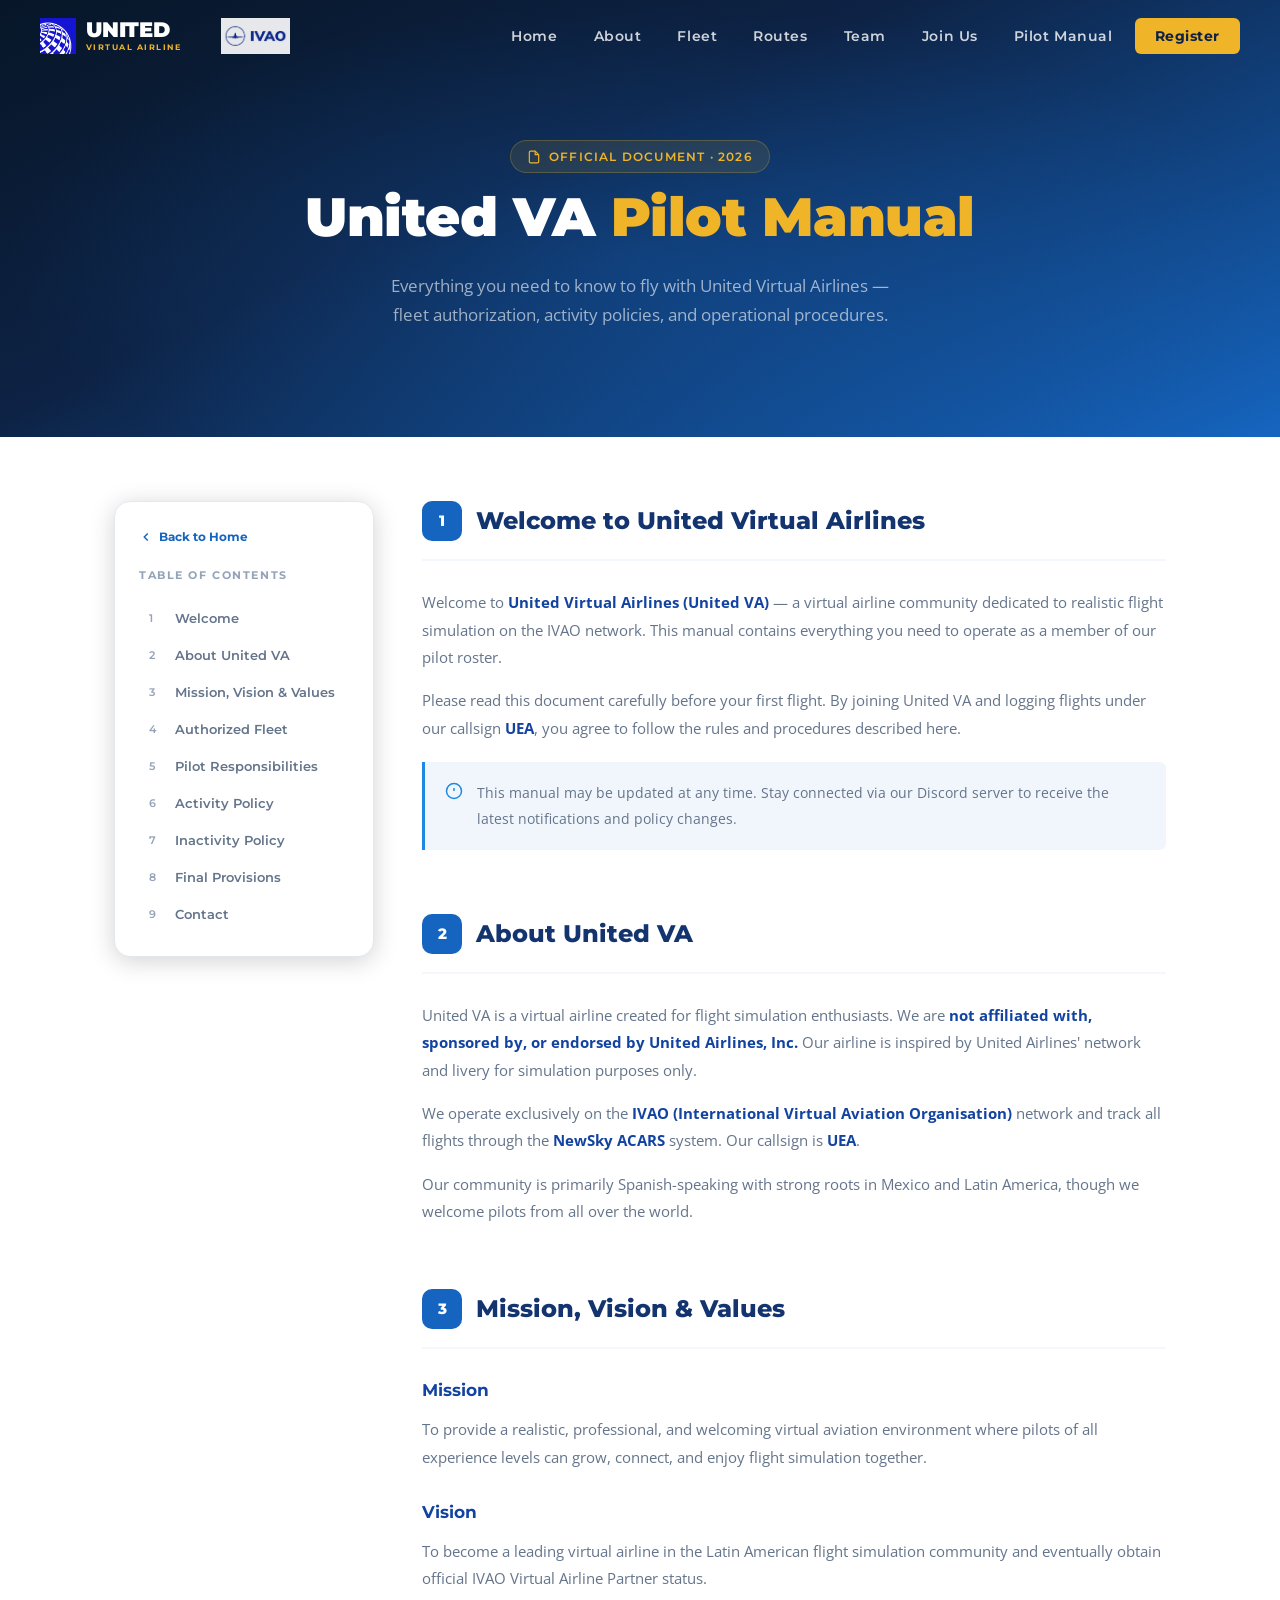
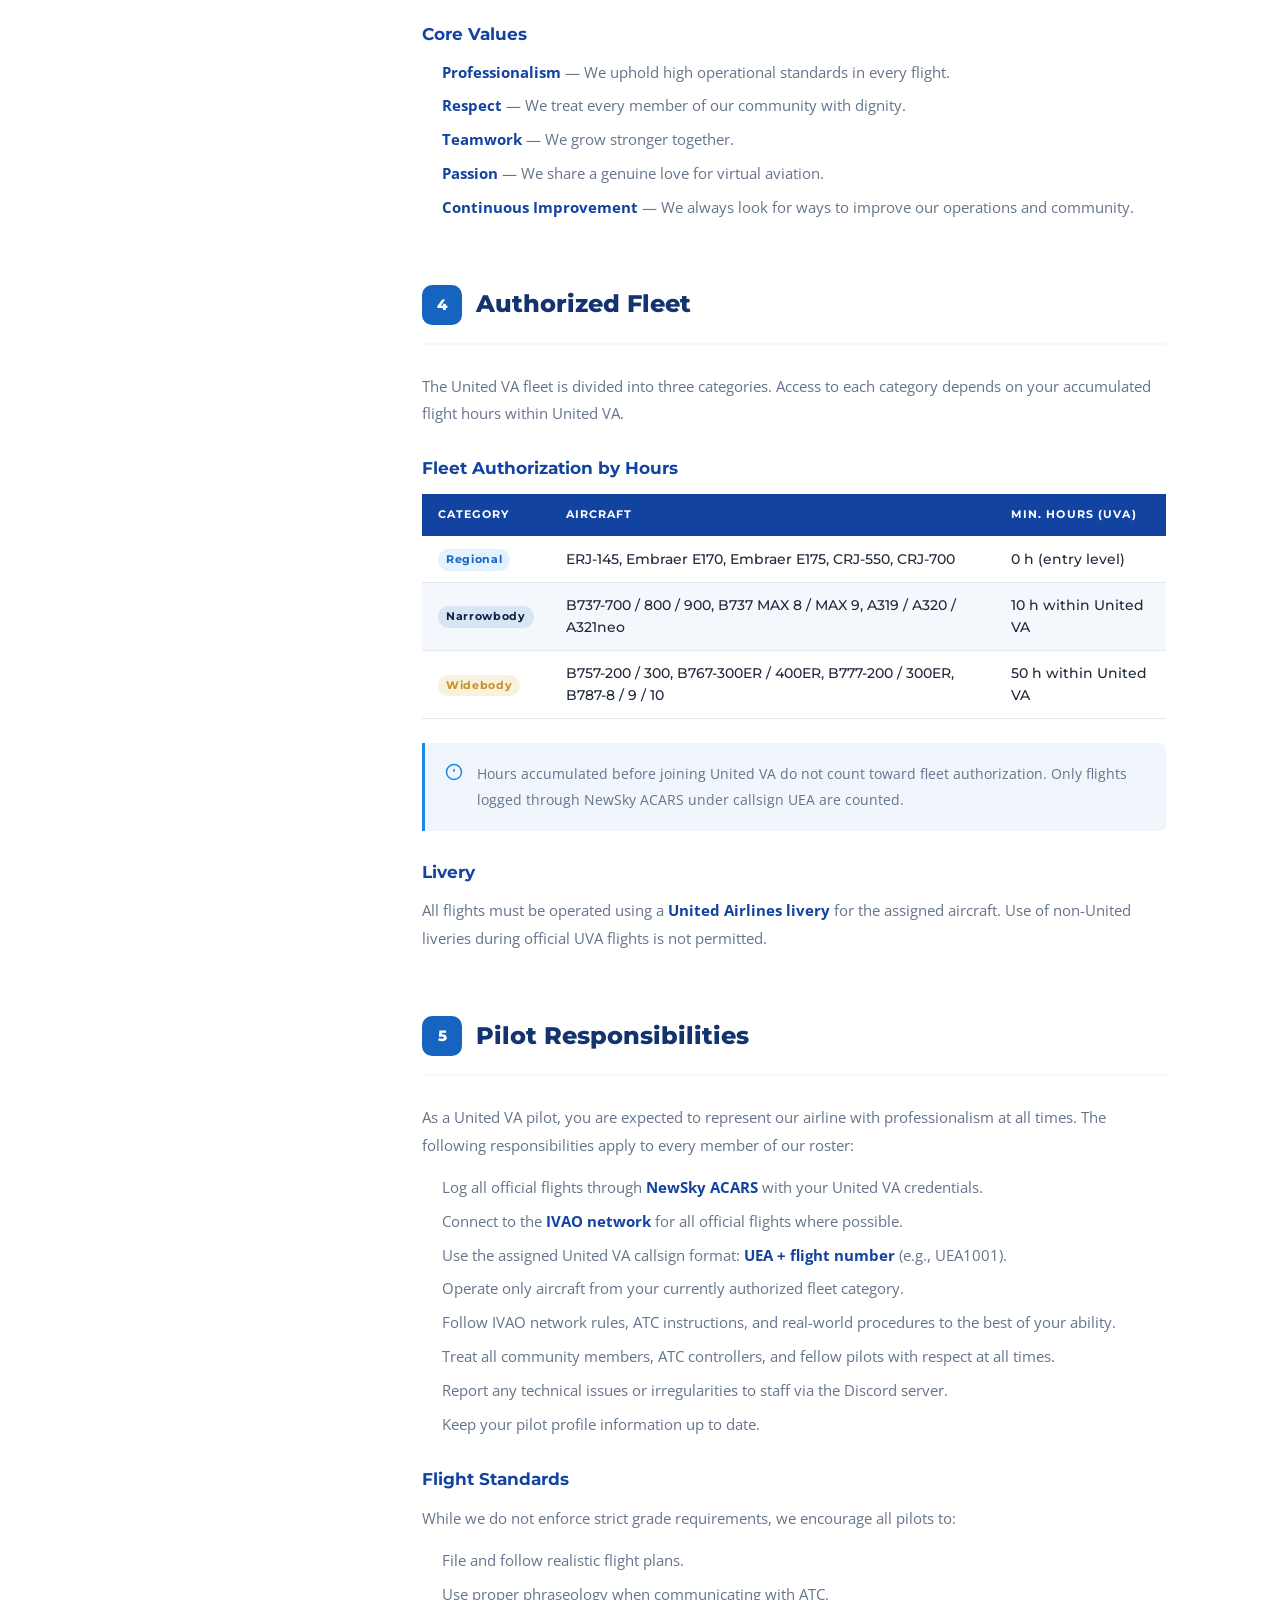
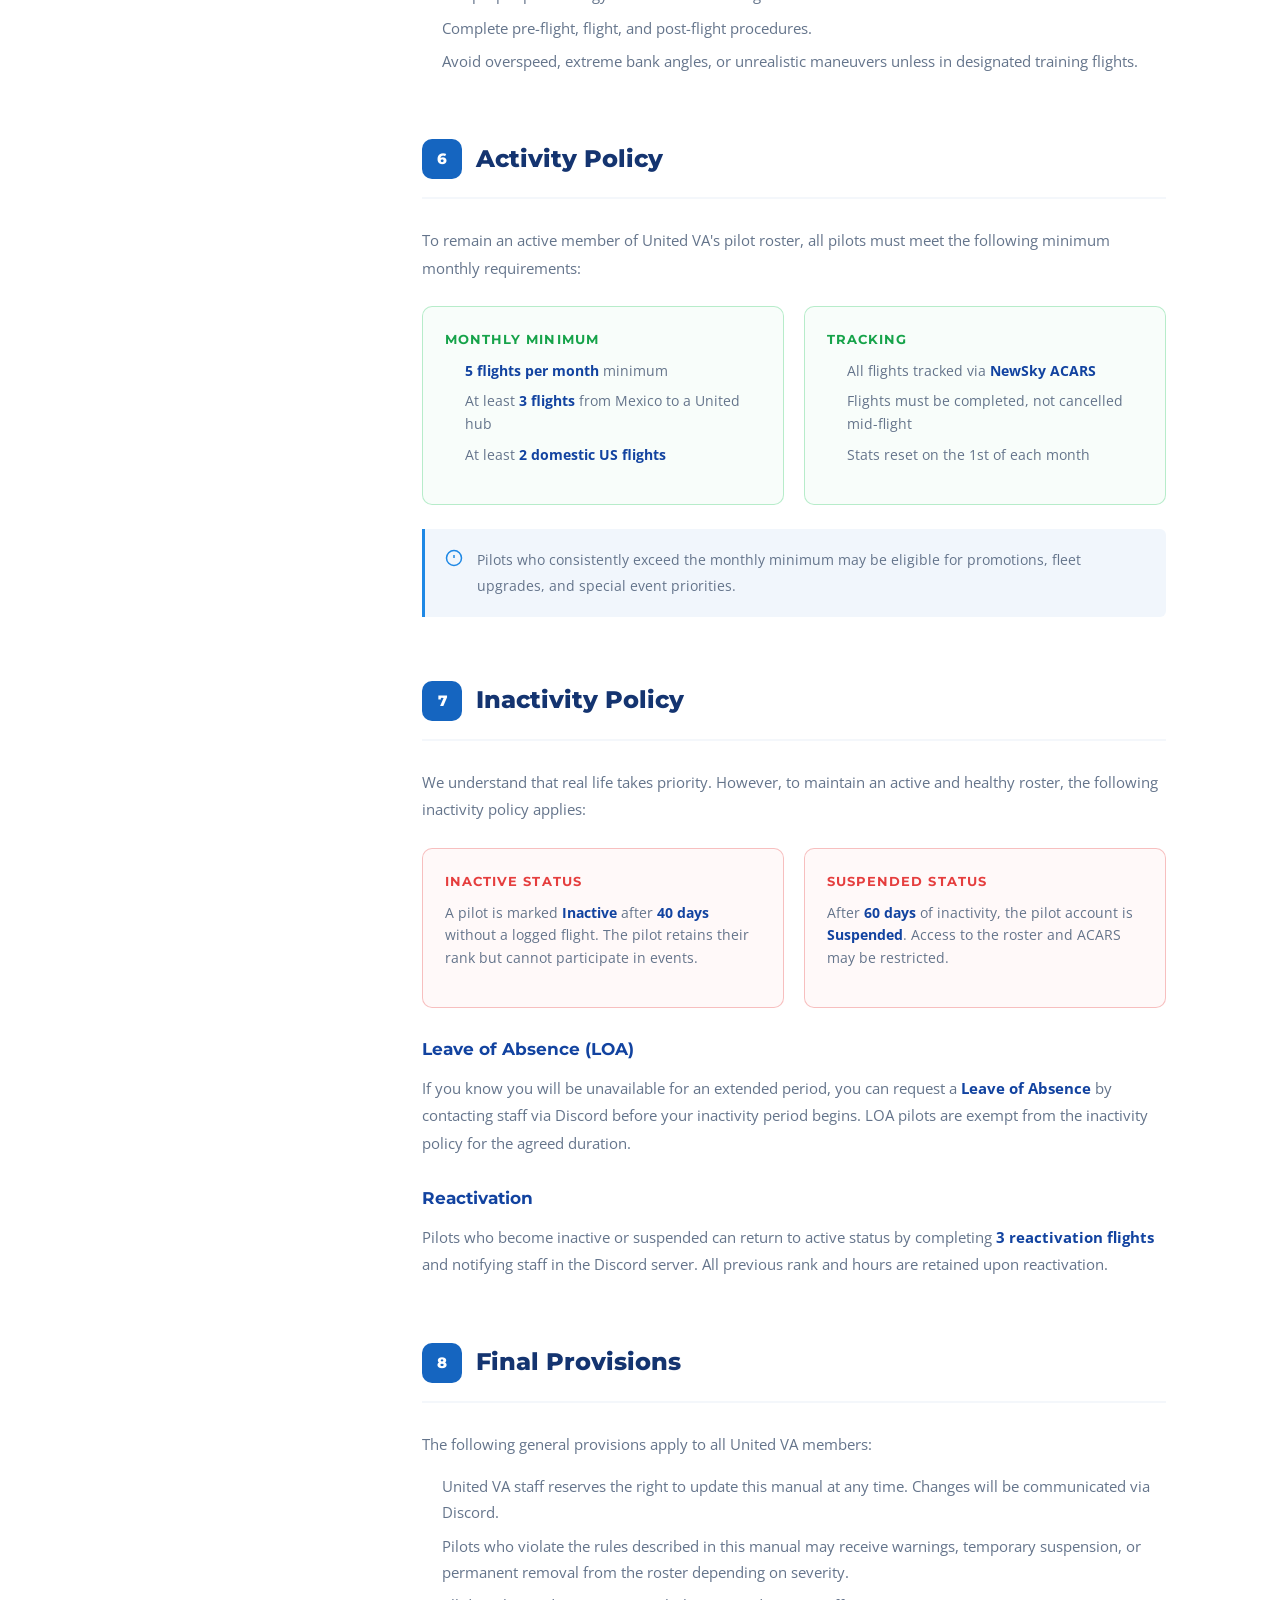
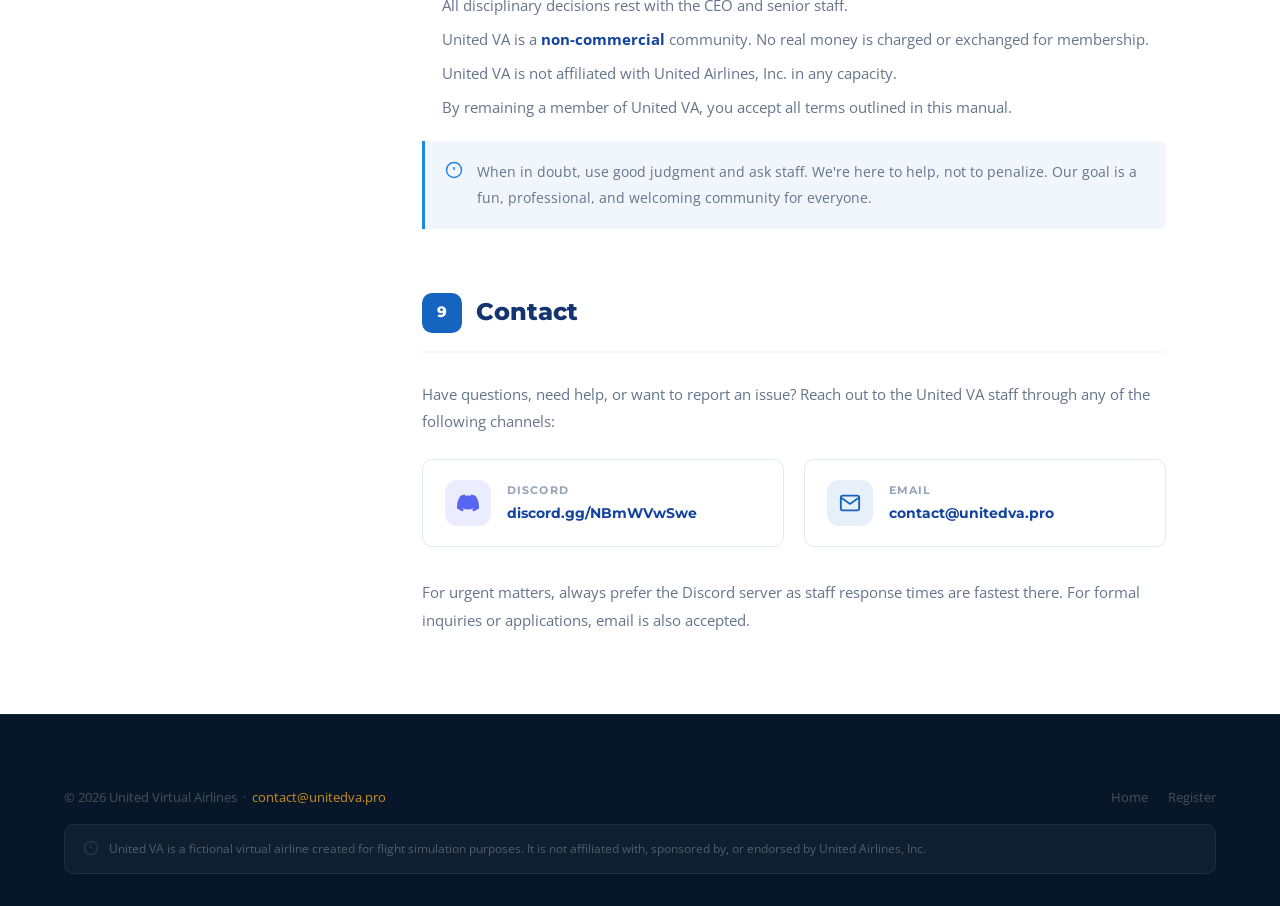
==== commit 09cf7166: "Add new aircraft images and update HTML structure for improved branding and GDPR compliance - Added " ====
--- a/manual.html
+++ b/manual.html
@@ -347,28 +347,17 @@
   <nav id="navbar">
     <div class="nav-container">
       <a href="index.html" class="nav-logo">
-        <svg viewBox="0 0 48 52" width="36" height="40" xmlns="http://www.w3.org/2000/svg">
-          <path d="M24 50 C10 48 1 35 4 21 C7 9 20 4 23 15 C24 20 24 35 24 50Z" fill="white"/>
-          <path d="M24 50 C38 48 47 35 44 21 C41 9 28 4 25 15 C24 20 24 35 24 50Z" fill="white"/>
-          <path d="M24 50 C16 36 15 22 20 11 C22 4 26 4 28 11 C33 22 32 36 24 50Z" fill="white"/>
-        </svg>
+        <img src="images/ua-logo.png" alt="United Airlines" class="ua-logo-img"
+             width="36" height="36"
+             onerror="this.style.display='none'">
         <div class="logo-text-group">
-          <span class="logo-airline">united</span>
+          <span class="logo-airline">UNITED</span>
           <span class="logo-va-tag">VIRTUAL AIRLINE</span>
         </div>
       </a>
 
       <a href="https://ivao.aero" target="_blank" rel="noopener" class="nav-ivao-badge" aria-label="Fly on IVAO">
-        <svg viewBox="0 0 40 40" width="28" height="28" xmlns="http://www.w3.org/2000/svg">
-          <circle cx="20" cy="20" r="19" fill="#00327a"/>
-          <ellipse cx="20" cy="20" rx="19" ry="8"  fill="none" stroke="white" stroke-width="1"   opacity="0.55"/>
-          <ellipse cx="20" cy="13" rx="15" ry="5"  fill="none" stroke="white" stroke-width="0.8" opacity="0.35"/>
-          <ellipse cx="20" cy="27" rx="15" ry="5"  fill="none" stroke="white" stroke-width="0.8" opacity="0.35"/>
-          <line x1="20" y1="1"  x2="20" y2="39" stroke="white" stroke-width="1" opacity="0.55"/>
-          <line x1="1"  y1="20" x2="39" y2="20" stroke="white" stroke-width="1" opacity="0.35"/>
-          <circle cx="20" cy="20" r="19" fill="none" stroke="rgba(255,255,255,0.3)" stroke-width="1.2"/>
-        </svg>
-        <span>IVAO</span>
+        <img src="images/logos/ivao-logo.jpeg" alt="IVAO" height="36" style="object-fit:contain; width:auto;">
       </a>
 
       <button class="hamburger" id="hamburger" aria-label="Toggle navigation">
@@ -649,13 +638,13 @@
               <span class="cc-value">discord.gg/NBmWVwSwe</span>
             </div>
           </a>
-          <a href="mailto:unitedvaivao@gmail.com" class="contact-card">
+          <a href="mailto:contact@unitedva.pro" class="contact-card">
             <div class="cc-icon email">
               <svg width="22" height="22" viewBox="0 0 24 24" fill="none" stroke="currentColor" stroke-width="2"><path d="M4 4h16c1.1 0 2 .9 2 2v12c0 1.1-.9 2-2 2H4c-1.1 0-2-.9-2-2V6c0-1.1.9-2 2-2z"/><polyline points="22,6 12,13 2,6"/></svg>
             </div>
             <div class="cc-text">
               <span class="cc-label">Email</span>
-              <span class="cc-value">unitedvaivao@gmail.com</span>
+              <span class="cc-value">contact@unitedva.pro</span>
             </div>
           </a>
         </div>
@@ -670,7 +659,7 @@
   <footer class="footer">
     <div class="container">
       <div class="footer-bottom" style="padding-top: 0;">
-        <p>&copy; 2026 United Virtual Airlines &nbsp;·&nbsp; <a href="mailto:unitedvaivao@gmail.com">unitedvaivao@gmail.com</a></p>
+        <p>&copy; 2026 United Virtual Airlines &nbsp;·&nbsp; <a href="mailto:contact@unitedva.pro">contact@unitedva.pro</a></p>
         <div class="footer-legal">
           <a href="index.html">Home</a>
           <a href="index.html#register">Register</a>
--- a/css/style.css
+++ b/css/style.css
@@ -517,6 +517,7 @@
 .vis-widebody    { background: linear-gradient(135deg, #0d2244 0%, #1565c0 100%); }
 .vis-triple7     { background: linear-gradient(135deg, #071628 0%, #1243a0 100%); }
 .vis-dreamliner  { background: linear-gradient(135deg, #0d2244 0%, #1e88e5 60%, #f0b429 100%); }
+.vis-regional    { background: linear-gradient(135deg, #0d3050 0%, #1a6090 100%); }
 
 .fcard-plane {
   width: 88%;
@@ -991,24 +992,14 @@
 .nav-ivao-badge {
   display: flex;
   align-items: center;
-  gap: 6px;
-  background: rgba(0,50,122,0.6);
-  border: 1px solid rgba(255,255,255,0.15);
-  border-radius: 40px;
-  padding: 5px 12px 5px 6px;
   margin-left: 8px;
-  font-family: var(--font-head);
-  font-size: 0.75rem;
-  font-weight: 800;
-  letter-spacing: 0.08em;
-  color: rgba(255,255,255,0.85);
-  transition: background var(--transition), border-color var(--transition);
   flex-shrink: 0;
+  opacity: 0.9;
+  transition: opacity var(--transition);
 }
 
 .nav-ivao-badge:hover {
-  background: rgba(0,50,122,0.9);
-  border-color: rgba(255,255,255,0.35);
+  opacity: 1;
 }
 
 /* ─── Hero network badges ─── */
@@ -1416,7 +1407,7 @@
   color: var(--gray-600);
 }
 
-/* ─── Welcome Section ─── */
+/* ─── Welcome (bilingual) ─── */
 .welcome-section {
   position: relative;
   padding: 100px 0;
@@ -1675,6 +1666,20 @@
   margin-bottom: 18px;
 }
 
+.tcard-tag {
+  display: inline-flex;
+  align-items: center;
+  gap: 6px;
+  background: var(--navy-500);
+  color: var(--white);
+  font-family: var(--font-head);
+  font-size: 0.7rem;
+  font-weight: 700;
+  letter-spacing: 0.08em;
+  padding: 6px 14px;
+  border-radius: 20px;
+}
+
 .tcard-status {
   display: inline-flex;
   align-items: center;
@@ -1689,6 +1694,18 @@
   height: auto;
   border-radius: var(--radius-sm);
 }
+
+.team-note {
+  display: flex;
+  align-items: center;
+  justify-content: center;
+  gap: 8px;
+  margin-top: 40px;
+  font-size: 0.85rem;
+  color: var(--gray-400);
+}
+
+.team-note svg { flex-shrink: 0; }
 
 /* ─── NewSky / Come Join Us ─── */
 .newsky-section {
@@ -1764,6 +1781,14 @@
   box-shadow: 0 8px 24px rgba(88,101,242,0.4);
 }
 
+.newsky-note {
+  font-size: 0.8rem;
+  color: var(--gray-400);
+  line-height: 1.6;
+  font-style: italic;
+}
+
+/* NewSky card */
 .newsky-card {
   background: linear-gradient(160deg, var(--navy-700) 0%, var(--navy-600) 100%);
   border-radius: var(--radius-xl);
@@ -1910,3 +1935,258 @@
   .rcard-details { grid-template-columns: 1fr 1fr; }
   .rdetail:last-child { grid-column: 1 / -1; }
 }
+
+/* ─── Route Network Map (MapLibre GL) ─── */
+.route-map-wrap {
+  margin-top: 3.5rem;
+  background: #060e20;
+  border-radius: 16px;
+  padding: 2rem 2rem 0;
+  border: 1px solid rgba(240,180,41,.18);
+}
+.route-map-title {
+  text-align: center;
+  font-size: 1.25rem;
+  font-weight: 700;
+  letter-spacing: .08em;
+  color: var(--gold);
+  text-transform: uppercase;
+  margin-bottom: 1.25rem;
+}
+.route-map-container {
+  border-radius: 10px;
+  overflow: hidden;
+}
+#routeMap {
+  width: 100%;
+  height: 460px;
+}
+.route-map-legend {
+  display: flex;
+  gap: 1.5rem;
+  justify-content: center;
+  align-items: center;
+  padding: .75rem 1rem;
+  font-size: .78rem;
+  color: rgba(255,255,255,.55);
+  border-top: 1px solid rgba(255,255,255,.08);
+}
+.rml-dot {
+  display: inline-block;
+  width: 8px;
+  height: 8px;
+  border-radius: 50%;
+  margin-right: .3rem;
+  vertical-align: middle;
+  font-style: normal;
+}
+.rml-us   { background: #f0b429; }
+.rml-intl { background: white; }
+.rml-line { color: #f0b429; }
+
+/* Airport marker dots */
+.rmap-dot {
+  border-radius: 50%;
+  border: 2px solid rgba(6,14,32,.8);
+  cursor: pointer;
+  transition: transform .15s;
+}
+.rmap-dot:hover { transform: scale(1.5); }
+.rmap-hub  { width: 12px; height: 12px; background: #f0b429; }
+.rmap-intl { width: 9px;  height: 9px;  background: white; }
+
+/* MapLibre popup override */
+.maplibregl-popup-content {
+  background: #f0b429 !important;
+  color: #071628 !important;
+  padding: 3px 9px !important;
+  font-family: 'Montserrat', sans-serif !important;
+  font-size: 11px !important;
+  font-weight: 700 !important;
+  border-radius: 4px !important;
+  box-shadow: none !important;
+}
+.maplibregl-popup-tip { border-top-color: #f0b429 !important; border-bottom-color: #f0b429 !important; }
+.maplibregl-ctrl-attrib { font-size: 9px !important; opacity: 0.4 !important; }
+
+/* ─── UA Logo image (replaces SVG tulip when file is present) ─── */
+.ua-logo-img {
+  width: 36px !important;
+  height: 36px !important;
+  max-width: 36px;
+  max-height: 36px;
+  object-fit: contain;
+  display: block;
+  flex-shrink: 0;
+}
+.ua-logo-svg { display: none; }
+
+/* ─── Footer email link ─── */
+.footer-email-link {
+  display: inline-flex;
+  align-items: center;
+  gap: .45rem;
+  color: var(--gold);
+  font-size: .82rem;
+  font-weight: 600;
+  text-decoration: none;
+  margin-top: 1rem;
+  opacity: .85;
+  transition: opacity .2s;
+  letter-spacing: .02em;
+}
+.footer-email-link:hover { opacity: 1; text-decoration: underline; }
+
+/* ─── Fleet card real photo images ─── */
+.fcard-plane-img {
+  width: 100%;
+  height: 100%;
+  object-fit: cover;
+  position: absolute;
+  inset: 0;
+  transition: transform 0.45s ease;
+}
+.fleet-card:hover .fcard-plane-img { transform: scale(1.06); }
+
+/* ─── IVAO Partner Banner ─── */
+.ivao-partner-banner {
+  background: linear-gradient(135deg, #00195a 0%, #00327a 60%, #004aad 100%);
+  padding: 36px 24px;
+  text-align: center;
+}
+.ivao-partner-inner {
+  max-width: 780px;
+  margin: 0 auto;
+  display: flex;
+  flex-direction: column;
+  align-items: center;
+  gap: 18px;
+}
+.ivao-partner-banner img.ivao-banner-img {
+  max-width: 420px;
+  width: 100%;
+  height: auto;
+  border-radius: 10px;
+  box-shadow: 0 6px 30px rgba(0,0,0,0.4);
+}
+.ivao-partner-tagline {
+  font-family: var(--font-head);
+  font-size: 1rem;
+  font-weight: 700;
+  letter-spacing: 0.1em;
+  text-transform: uppercase;
+  color: rgba(255,255,255,0.85);
+}
+.ivao-partner-tagline strong {
+  color: var(--gold-light);
+}
+
+/* ─── GDPR Modal ─── */
+.gdpr-modal {
+  display: none;
+  position: fixed;
+  inset: 0;
+  z-index: 9000;
+  align-items: center;
+  justify-content: center;
+  padding: 20px;
+}
+.gdpr-modal.open { display: flex; }
+.gdpr-modal-overlay {
+  position: absolute;
+  inset: 0;
+  background: rgba(7,22,40,0.82);
+  backdrop-filter: blur(4px);
+}
+.gdpr-modal-box {
+  position: relative;
+  background: #fff;
+  border-radius: 14px;
+  max-width: 700px;
+  width: 100%;
+  max-height: 85vh;
+  display: flex;
+  flex-direction: column;
+  box-shadow: 0 24px 80px rgba(0,0,0,0.5);
+  overflow: hidden;
+}
+.gdpr-modal-header {
+  padding: 28px 32px 20px;
+  border-bottom: 1px solid #e8edf4;
+  display: flex;
+  align-items: center;
+  justify-content: space-between;
+  gap: 12px;
+  flex-shrink: 0;
+}
+.gdpr-modal-header h2 {
+  font-family: var(--font-head);
+  font-size: 1.3rem;
+  font-weight: 800;
+  color: var(--navy-700);
+  margin: 0;
+}
+.gdpr-modal-close {
+  background: none;
+  border: none;
+  cursor: pointer;
+  font-size: 1.5rem;
+  line-height: 1;
+  color: #64748b;
+  padding: 4px 8px;
+  border-radius: 6px;
+  transition: background 0.2s, color 0.2s;
+  flex-shrink: 0;
+}
+.gdpr-modal-close:hover { background: #f1f5f9; color: var(--navy-700); }
+.gdpr-modal-body {
+  overflow-y: auto;
+  padding: 28px 32px 32px;
+  font-size: 0.9rem;
+  color: #374151;
+  line-height: 1.75;
+}
+.gdpr-modal-body h3 {
+  font-family: var(--font-head);
+  font-size: 1rem;
+  font-weight: 700;
+  color: var(--navy-700);
+  margin: 22px 0 8px;
+}
+.gdpr-modal-body h3:first-child { margin-top: 0; }
+.gdpr-modal-body p { margin-bottom: 10px; }
+.gdpr-modal-body ul {
+  padding-left: 20px;
+  margin-bottom: 10px;
+}
+.gdpr-modal-body ul li { margin-bottom: 5px; }
+.gdpr-modal-body a { color: var(--blue-600); text-decoration: underline; }
+.gdpr-section-num {
+  display: inline-block;
+  background: var(--navy-700);
+  color: #fff;
+  font-family: var(--font-head);
+  font-size: 0.68rem;
+  font-weight: 700;
+  width: 22px;
+  height: 22px;
+  border-radius: 50%;
+  text-align: center;
+  line-height: 22px;
+  margin-right: 7px;
+  vertical-align: middle;
+  flex-shrink: 0;
+}
+
+/* ─── IVAO affiliation image ─── */
+.aff-ivao-img {
+  height: 36px;
+  width: auto;
+  object-fit: contain;
+}
+
+@media (max-width: 600px) {
+  .ivao-partner-banner img.ivao-banner-img { max-width: 100%; }
+  .gdpr-modal-header { padding: 20px; }
+  .gdpr-modal-body { padding: 20px; }
+}
